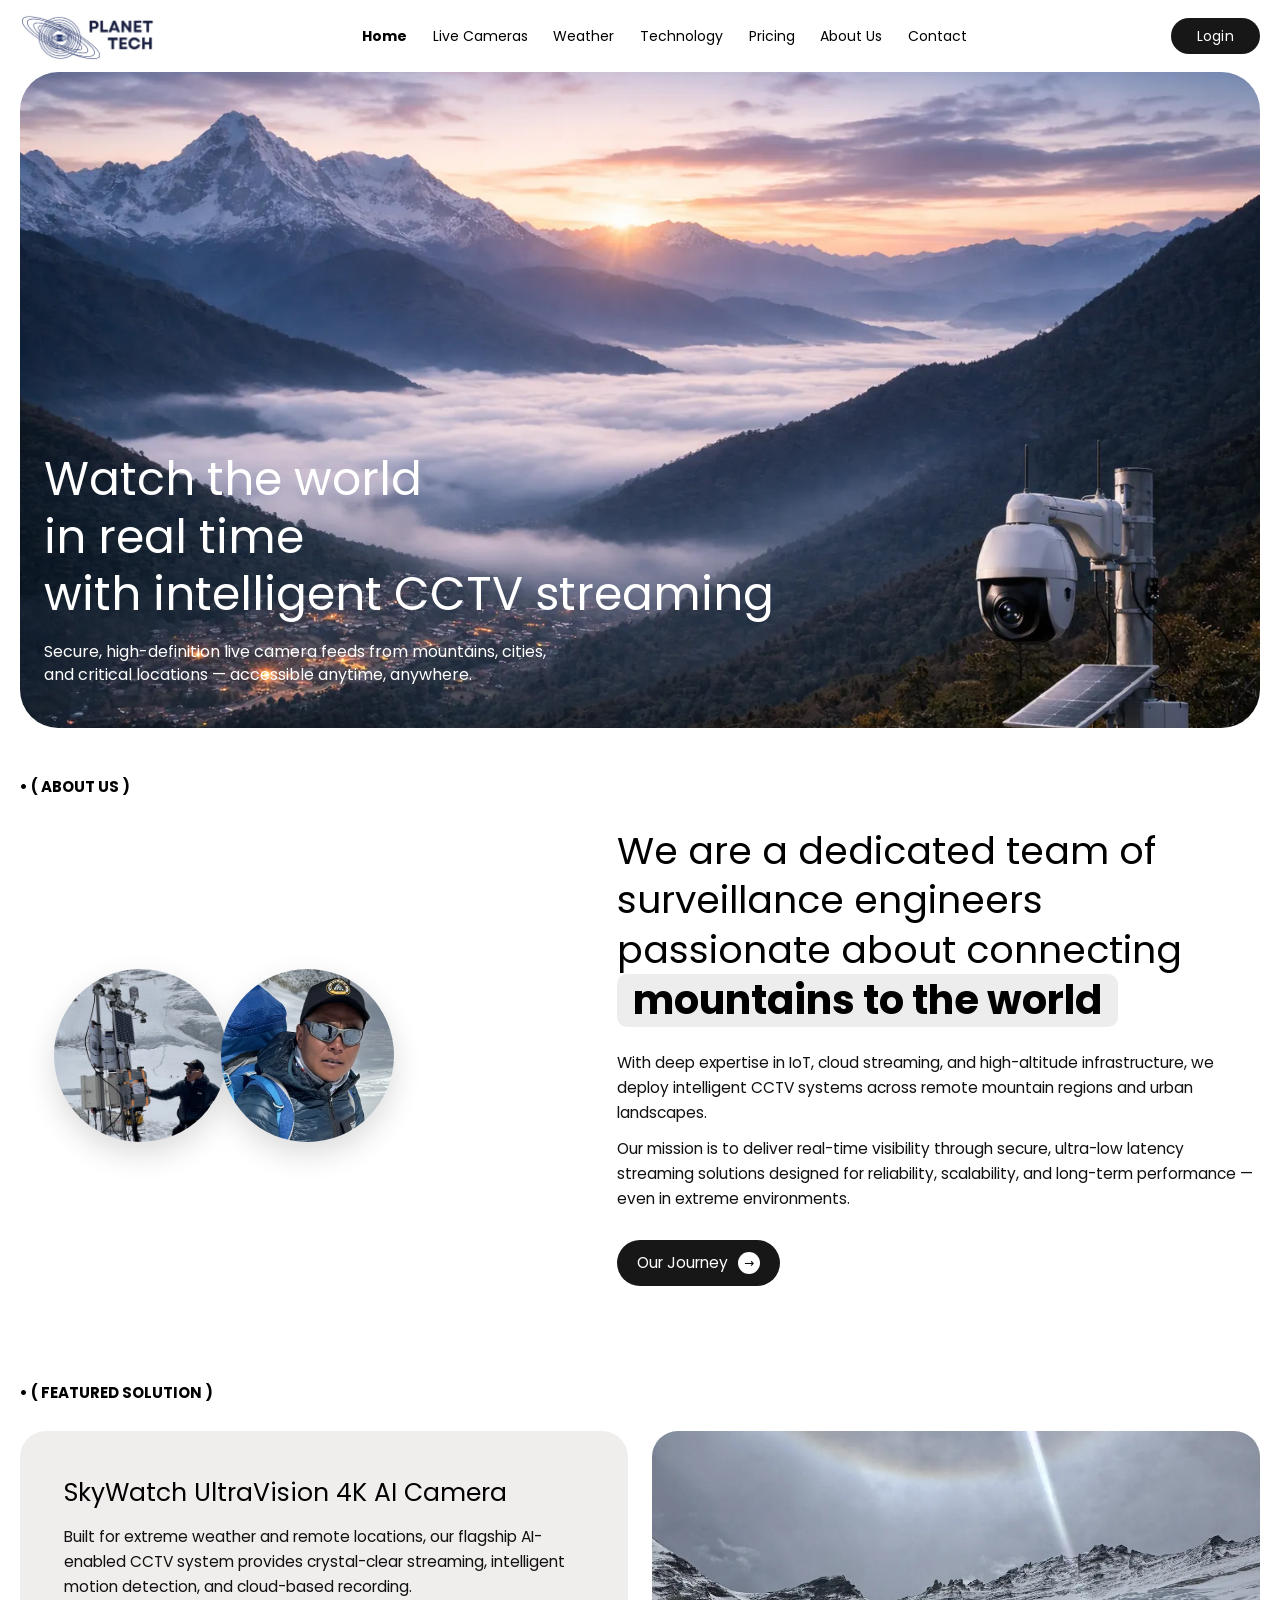
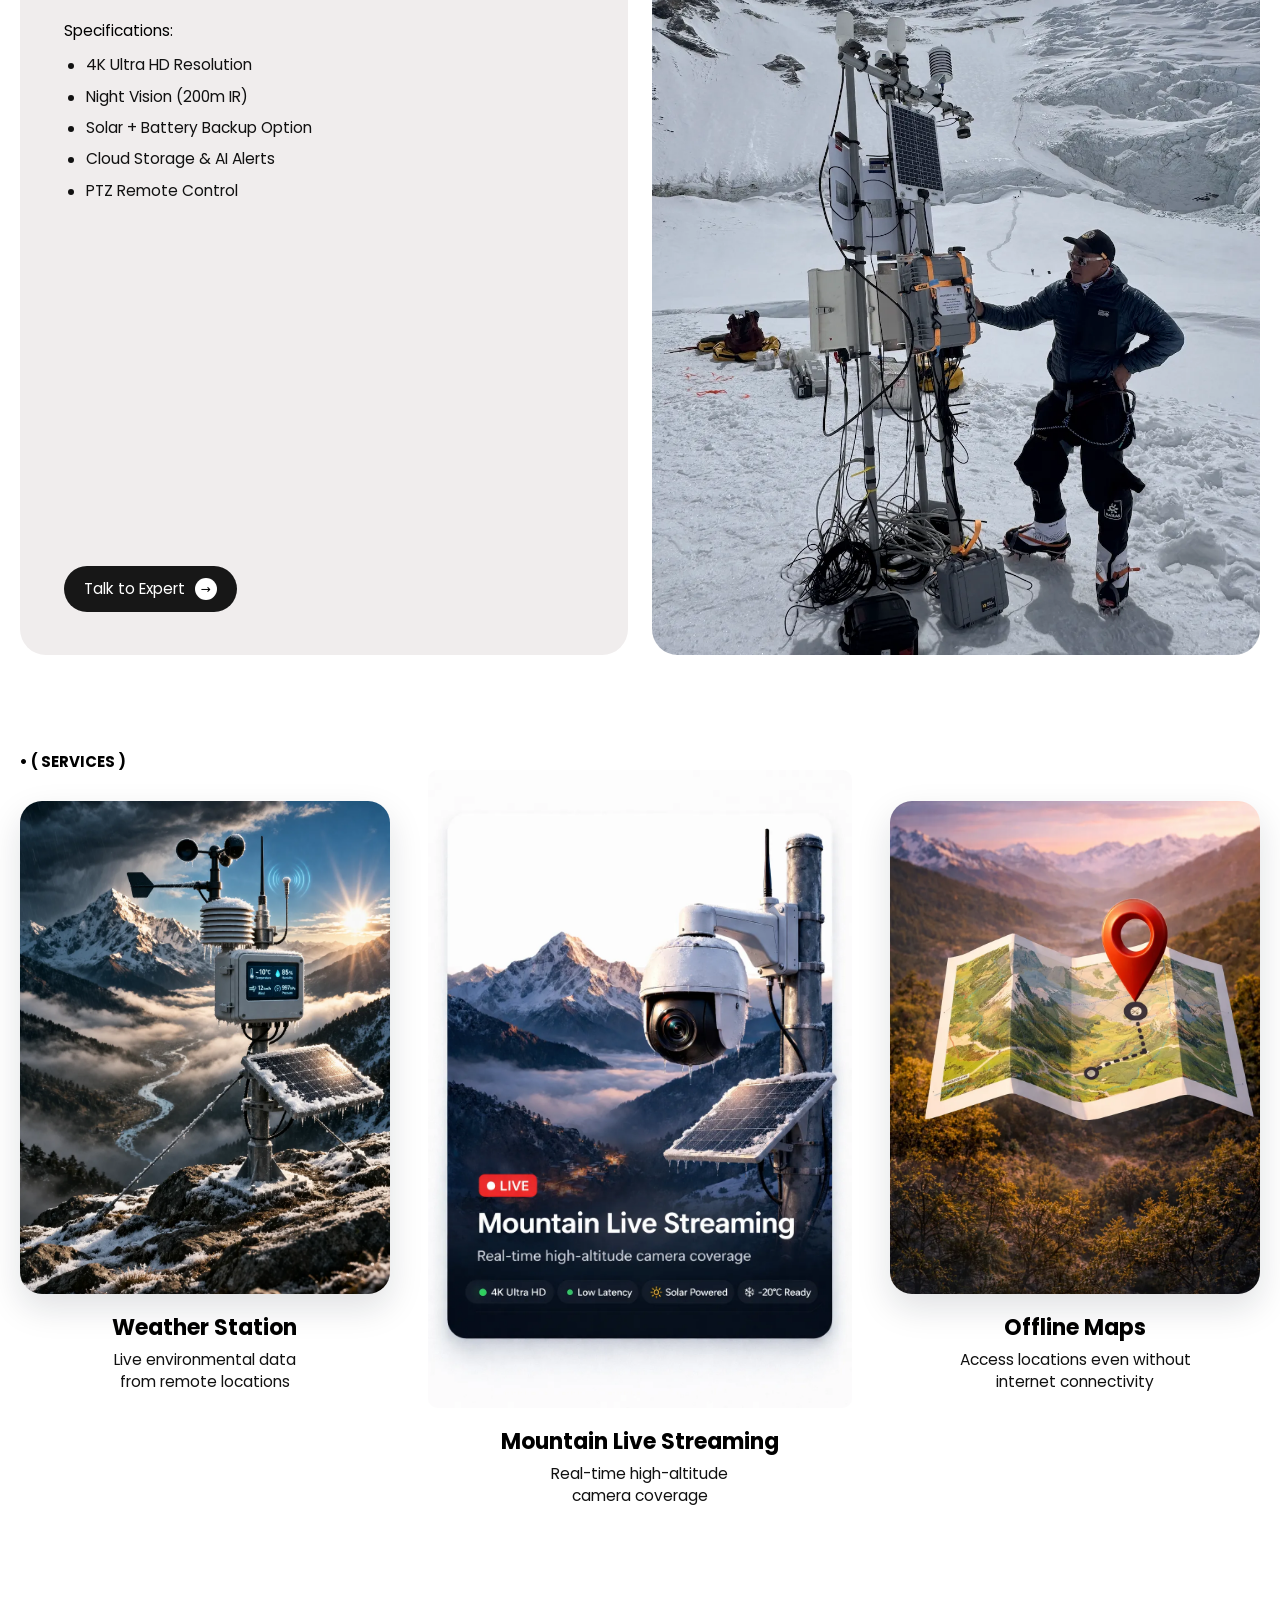
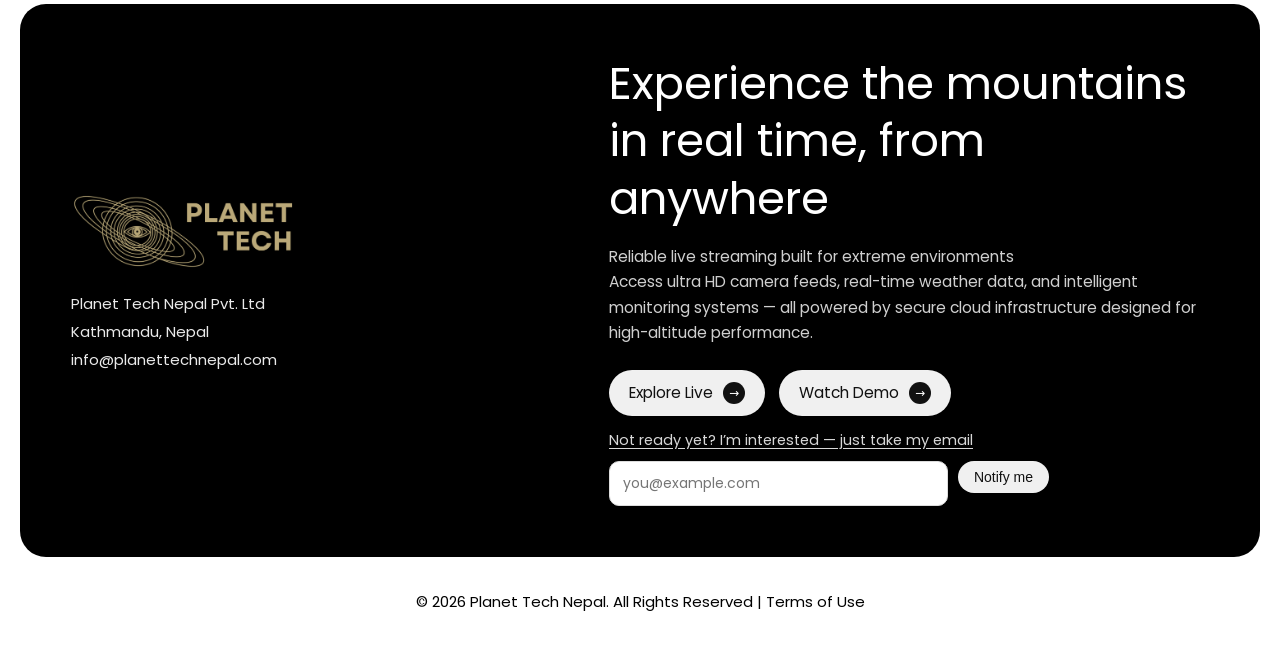
==== index.html @ 55b1470c "Add cache-busting version to CSS/JS asset links across all pages" ====
<!DOCTYPE html>
<html lang="en">
<head>
  <meta charset="UTF-8" />
  <meta name="viewport" content="width=device-width, initial-scale=1.0" />

  <!-- Primary meta -->
  <title>Planet Tech Nepal — Intelligent CCTV & Live Mountain Streaming</title>
  <meta name="description" content="Secure, high-definition live camera feeds and real-time weather data from mountains, cities and critical locations across Nepal — accessible anytime, anywhere." />
  <meta name="theme-color" content="#000000" />
  <link rel="canonical" href="https://planettechnepal.com/" />

  <!-- Open Graph -->
  <meta property="og:type" content="website" />
  <meta property="og:title" content="Planet Tech Nepal" />
  <meta property="og:description" content="Watch the world in real time with intelligent CCTV streaming built for extreme environments." />
  <meta property="og:image" content="assets/images/hero.webp" />
  <meta property="og:url" content="https://planettechnepal.com/" />

  <!-- Twitter -->
  <meta name="twitter:card" content="summary_large_image" />
  <meta name="twitter:title" content="Planet Tech Nepal" />
  <meta name="twitter:description" content="Intelligent CCTV & live mountain streaming for extreme environments." />
  <meta name="twitter:image" content="assets/images/hero.webp" />

  <!-- Favicons -->
  <link rel="icon" href="favicon.ico" sizes="any" />
  <link rel="icon" type="image/png" sizes="32x32" href="assets/images/favicon-32.png" />
  <link rel="icon" type="image/png" sizes="16x16" href="assets/images/favicon-16.png" />
  <link rel="apple-touch-icon" href="apple-touch-icon.png" />

  <!-- Fonts -->
  <link rel="preconnect" href="https://fonts.googleapis.com" />
  <link rel="preconnect" href="https://fonts.gstatic.com" crossorigin />
  <link href="https://fonts.googleapis.com/css2?family=Poppins:wght@300;400;500;600;700;800&display=swap" rel="stylesheet" />

  <!-- Styles -->
  <link rel="stylesheet" href="assets/css/style.css?v=2" />
</head>
<body>

  <!-- ============ HEADER ============ -->
  <header class="site-header">
    <div class="container header-inner">
      <a href="/" class="logo" aria-label="Planet Tech Nepal — home">
        <img src="assets/images/logo.webp" alt="Planet Tech Nepal" width="155" height="56" />
      </a>

      <nav class="main-nav" id="mainNav" aria-label="Primary">
        <a href="/" class="active">Home</a>
        <a href="live-cameras">Live Cameras</a>
        <a href="weather">Weather</a>
        <a href="technology">Technology</a>
        <a href="pricing">Pricing</a>
        <a href="about">About Us</a>
        <a href="contact">Contact</a>
      </nav>

      <div class="header-actions">
        <a href="login" class="btn btn-login">Login</a>
        <button class="nav-toggle" id="navToggle" aria-label="Open menu" aria-expanded="false" aria-controls="mainNav">
          <span></span><span></span><span></span>
        </button>
      </div>
    </div>
  </header>

  <main>

    <!-- ============ HERO ============ -->
    <section class="hero" id="home">
      <div class="container hero-inner">
        <img class="hero-img" src="assets/images/hero.webp" alt="Himalayan mountains at sunrise with an intelligent CCTV camera" width="1404" height="743" />
        <div class="hero-overlay">
          <h1 class="hero-title">Watch the world<br />in real time<br />with intelligent CCTV streaming</h1>
          <p class="hero-sub">Secure, high-definition live camera feeds from mountains, cities,<br />and critical locations — accessible anytime, anywhere.</p>
        </div>
      </div>
    </section>

    <!-- ============ ABOUT ============ -->
    <section class="section about" id="about">
      <div class="container">
        <p class="eyebrow">&bull; ( ABOUT US )</p>
        <div class="about-grid">
          <div class="about-media">
            <div class="circle circle-a"><img src="assets/images/about-station.webp" alt="High-altitude weather and camera station" /></div>
            <div class="circle circle-b"><img src="assets/images/about-engineer.webp" alt="Field engineer in the mountains" /></div>
          </div>
          <div class="about-body">
            <h2 class="about-title">
              We are a dedicated team of<br />
              surveillance engineers<br />
              passionate about connecting<br />
              <span class="hl">mountains to the world</span>
            </h2>
            <p class="about-text">With deep expertise in IoT, cloud streaming, and high-altitude infrastructure, we deploy intelligent CCTV systems across remote mountain regions and urban landscapes.</p>
            <p class="about-text">Our mission is to deliver real-time visibility through secure, ultra-low latency streaming solutions designed for reliability, scalability, and long-term performance — even in extreme environments.</p>
            <a href="about" class="btn btn-dark">Our Journey <span class="arrow">&rarr;</span></a>
          </div>
        </div>
      </div>
    </section>

    <!-- ============ FEATURED SOLUTION ============ -->
    <section class="section featured" id="technology">
      <div class="container">
        <p class="eyebrow">&bull; ( FEATURED SOLUTION )</p>
        <div class="featured-grid">
          <div class="featured-card">
            <h3 class="featured-title">SkyWatch UltraVision 4K AI Camera</h3>
            <p class="featured-desc">Built for extreme weather and remote locations, our flagship AI-enabled CCTV system provides crystal-clear streaming, intelligent motion detection, and cloud-based recording.</p>
            <p class="spec-label">Specifications:</p>
            <ul class="spec-list">
              <li>4K Ultra HD Resolution</li>
              <li>Night Vision (200m IR)</li>
              <li>Solar + Battery Backup Option</li>
              <li>Cloud Storage &amp; AI Alerts</li>
              <li>PTZ Remote Control</li>
            </ul>
            <a href="contact" class="btn btn-dark">Talk to Expert <span class="arrow">&rarr;</span></a>
          </div>
          <div class="featured-image">
            <img src="assets/images/featured-camera.webp" alt="SkyWatch camera station on a glacier" />
          </div>
        </div>
      </div>
    </section>

    <!-- ============ SERVICES ============ -->
    <section class="section services" id="live">
      <div class="container">
        <p class="eyebrow">&bull; ( SERVICES )</p>
        <div class="services-grid">

          <article class="service">
            <div class="service-img"><img src="assets/images/service-weather.webp" alt="Weather station monitoring a mountain valley" /></div>
            <h4 class="service-name">Weather Station</h4>
            <p class="service-text">Live environmental data<br />from remote locations</p>
          </article>

          <article class="service service-featured">
            <div class="service-baked">
              <img src="assets/images/service-streaming.webp" alt="Mountain Live Streaming — real-time high-altitude camera coverage in 4K, low latency, solar powered, -20&deg;C ready" />
            </div>
            <h4 class="service-name">Mountain Live Streaming</h4>
            <p class="service-text">Real-time high-altitude<br />camera coverage</p>
          </article>

          <article class="service">
            <div class="service-img"><img src="assets/images/service-maps.webp" alt="Offline trail map with a location pin" /></div>
            <h4 class="service-name">Offline Maps</h4>
            <p class="service-text">Access locations even without<br />internet connectivity</p>
          </article>

        </div>
      </div>
    </section>

    <!-- ============ CTA / FOOTER ============ -->
    <section class="section cta-wrap" id="contact">
      <div class="container">
        <div class="cta">
          <div class="cta-left">
            <img class="cta-logo" src="assets/images/logo-gold.png" alt="Planet Tech Nepal" />
            <address class="cta-address">
              Planet Tech Nepal Pvt. Ltd<br />
              Kathmandu, Nepal<br />
              <a href="mailto:info@planettechnepal.com">info@planettechnepal.com</a>
            </address>
          </div>
          <div class="cta-right">
            <h2 class="cta-title">Experience the mountains in real time, from anywhere</h2>
            <p class="cta-text">Reliable live streaming built for extreme environments<br />
            Access ultra HD camera feeds, real-time weather data, and intelligent monitoring systems — all powered by secure cloud infrastructure designed for high-altitude performance.</p>
            <div class="cta-actions">
              <a href="live-cameras" class="btn btn-light">Explore Live <span class="arrow">&rarr;</span></a>
              <a href="technology" class="btn btn-light">Watch Demo <span class="arrow">&rarr;</span></a>
            </div>
            <div class="interest interest-cta">
              <button type="button" class="interest-toggle">Not ready yet? I&rsquo;m interested &mdash; just take my email</button>
              <form class="interest-form" action="https://formspree.io/f/YOUR_FORM_ID" method="POST" hidden>
                <input type="email" name="email" placeholder="you@example.com" required />
                <input type="hidden" name="Source" value="Home page CTA" />
                <input type="hidden" name="_subject" value="New interest signup — Home page" />
                <input type="text" name="_gotcha" class="hp" tabindex="-1" autocomplete="off" />
                <button type="submit" class="btn btn-light btn-sm">Notify me</button>
              </form>
            </div>
          </div>
        </div>
        <p class="copyright">&copy; 2026 Planet Tech Nepal. All Rights Reserved | <a href="#">Terms of Use</a></p>
      </div>
    </section>

  </main>

  <script src="assets/js/main.js?v=2" defer></script>
</body>
</html>
---- assets/css/style.css ----
/* ============================================================
   Planet Tech Nepal — production stylesheet
   Font: Poppins (400 base, 700 accents)
   Fluid, responsive spacing + typography (clamp based)
   ============================================================ */
:root{
  --ink:#000;
  --dark:#171717;
  --muted:#111;
  --hl:#ededed;
  --card:#f0eded;
  --maxw:1360px;
  --radius-lg:26px;
  --shadow-card:0 14px 34px rgba(15,20,35,.13);
  /* fluid spacing scale */
  --sp:clamp(30px,4.6vw,48px);      /* standard section padding (vertical) */
  --sp-sm:clamp(22px,3vw,32px);     /* tighter section padding */
  --gap:clamp(16px,2.2vw,24px);     /* grid gaps */
  --gap-lg:clamp(24px,3.2vw,38px);  /* larger gaps (split/cta) */
  --pad-x:clamp(16px,3.5vw,20px);   /* container side padding */
}

*{margin:0;padding:0;box-sizing:border-box}
html{scroll-behavior:smooth}
body{
  font-family:'Poppins',system-ui,-apple-system,sans-serif;
  font-weight:400;color:var(--ink);background:#fff;line-height:1.45;
  -webkit-font-smoothing:antialiased;
}
img{display:block;max-width:100%}
a{text-decoration:none;color:inherit}

.container{width:100%;max-width:var(--maxw);margin:0 auto;padding:0 var(--pad-x)}

/* ---------- Buttons ---------- */
.btn{
  display:inline-flex;align-items:center;gap:10px;
  font-size:15.5px;font-weight:400;cursor:pointer;border:none;line-height:1;
  transition:transform .15s ease,opacity .15s ease;
}
.btn:hover{transform:translateY(-1px)}
.btn-login{background:var(--dark);color:#fff;padding:11px 26px;border-radius:25px;font-size:14px;letter-spacing:.28px}
.btn-dark{background:var(--dark);color:#fff;padding:12px 20px;border-radius:30px}
.btn-dark .arrow{display:inline-flex;align-items:center;justify-content:center;width:22px;height:22px;border-radius:50%;background:#fff;color:#000;font-size:12px}
.btn-light{background:#f0f0f0;color:#111;padding:12px 20px;border-radius:30px}
.btn-light .arrow{display:inline-flex;align-items:center;justify-content:center;width:22px;height:22px;border-radius:50%;background:#111;color:#fff;font-size:12px}
.btn-outline{background:transparent;border:1.5px solid #111;color:#111;padding:11px 20px;border-radius:30px}
.btn-block{width:100%;justify-content:center}

/* ---------- Header ---------- */
.site-header{position:sticky;top:0;z-index:50;background:#fff}
.header-inner{display:flex;align-items:center;justify-content:space-between;height:72px;gap:20px}
.logo img{height:50px;width:auto}
.main-nav{display:flex;gap:clamp(16px,2vw,30px);flex:1;justify-content:center;flex-wrap:wrap}
.main-nav a{color:#000;font-weight:400;font-size:14px}
.main-nav a:hover{opacity:.55}
.main-nav a.active{font-weight:700;opacity:1}
.header-actions{display:flex;align-items:center;gap:12px}

/* mobile menu toggle (hidden on desktop) */
.nav-toggle{display:none;flex-direction:column;gap:5px;background:none;border:none;cursor:pointer;padding:6px}
.nav-toggle span{display:block;width:24px;height:2px;background:#111;border-radius:2px;transition:.25s}
.nav-toggle[aria-expanded="true"] span:nth-child(1){transform:translateY(7px) rotate(45deg)}
.nav-toggle[aria-expanded="true"] span:nth-child(2){opacity:0}
.nav-toggle[aria-expanded="true"] span:nth-child(3){transform:translateY(-7px) rotate(-45deg)}

/* ---------- Hero ---------- */
.hero{padding:0}
.hero-inner{position:relative}
.hero-img{width:100%;aspect-ratio:1404 / 743;height:auto;object-fit:cover;border-radius:clamp(20px,3vw,40px)}
.hero-overlay{position:absolute;left:0;bottom:0;width:100%;padding:0 clamp(20px,4vw,44px) clamp(20px,3.4vw,42px)}
.hero-title{color:#fff;font-weight:400;font-size:clamp(26px,4.6vw,46px);line-height:1.25}
.hero-sub{color:#fff;font-size:clamp(13px,1.4vw,16px);font-weight:400;line-height:1.45;margin-top:clamp(10px,1.4vw,16px)}

/* ---------- Shared section ---------- */
.section{padding:var(--sp) 0}
.eyebrow{font-size:15px;font-weight:700;color:#000;margin-bottom:clamp(16px,2.4vw,28px)}

/* ---------- About ---------- */
.about-grid{display:grid;grid-template-columns:1fr 1.15fr;gap:var(--gap-lg);align-items:center}
.about-media{position:relative;height:clamp(260px,32vw,360px)}
.circle{position:absolute;width:clamp(130px,15vw,173px);height:clamp(130px,15vw,173px);border-radius:50%;overflow:hidden;box-shadow:0 12px 30px rgba(0,0,0,.14)}
.circle img{width:100%;height:100%;object-fit:cover}
.circle-a{left:6%;top:26%;z-index:1}
.circle-b{left:36%;top:26%;z-index:2}
.about-title{font-size:clamp(26px,3.4vw,38px);font-weight:400;line-height:1.3;color:#000;margin-bottom:clamp(16px,2vw,24px)}
.about-title .hl{font-size:clamp(27px,3.6vw,40px);font-weight:700;background:var(--hl);padding:0 16px;border-radius:10px;display:inline-block;line-height:1.32}
.about-text{font-size:15.5px;font-weight:400;color:#111;max-width:640px;margin-bottom:12px;line-height:1.6}
.about-body .btn-dark{margin-top:16px}

/* ---------- Featured solution ---------- */
.featured-grid{display:grid;grid-template-columns:1fr 1fr;gap:var(--gap);align-items:stretch}
.featured-card{background:var(--card);border-radius:var(--radius-lg);padding:clamp(28px,3.4vw,44px);display:flex;flex-direction:column}
.featured-title{font-size:clamp(21px,2.4vw,25px);font-weight:400;margin-bottom:14px}
.featured-desc{font-size:15.5px;font-weight:400;color:#111;margin-bottom:20px;max-width:520px;line-height:1.6}
.spec-label{font-size:15.5px;margin-bottom:12px}
.spec-list{list-style:none;margin-bottom:auto}
.spec-list li{position:relative;padding-left:22px;margin-bottom:9px;font-size:15.5px;color:#111}
.spec-list li::before{content:"";position:absolute;left:4px;top:9px;width:6px;height:6px;border-radius:50%;background:#111}
.featured-card .btn-dark{align-self:flex-start;margin-top:26px}
.featured-image img{width:100%;height:100%;min-height:clamp(320px,44vw,560px);object-fit:cover;border-radius:var(--radius-lg)}

/* ---------- Services ---------- */
.services-grid{display:grid;grid-template-columns:1fr 1.15fr 1fr;gap:var(--gap-lg);align-items:start}
.service{text-align:center}
.service-img img{width:100%;aspect-ratio:3 / 4;height:auto;object-fit:cover;border-radius:22px;box-shadow:var(--shadow-card)}
.service-name{font-size:clamp(19px,2vw,22px);font-weight:700;margin-top:18px}
.service-text{font-size:15.5px;font-weight:400;color:#111;margin-top:5px;line-height:1.45}
.service-featured{margin-top:clamp(-34px,-2.4vw,0px)}
.service-baked img{width:100%;height:auto;display:block;border-radius:10px}

/* ---------- CTA / footer ---------- */
.cta{background:#000;color:#fff;border-radius:var(--radius-lg);display:grid;grid-template-columns:1fr 1.2fr;gap:var(--gap-lg);padding:clamp(30px,4vw,54px);align-items:center}
.cta-left{display:flex;flex-direction:column;align-items:flex-start}
.cta-logo{width:clamp(180px,20vw,230px);margin-bottom:20px}
.cta-address{font-style:normal;font-size:15px;font-weight:400;line-height:1.85;color:#eaeaea}
.cta-address a{color:#eaeaea}
.cta-address a:hover{color:#fff}
.cta-title{font-size:clamp(26px,4vw,45px);font-weight:400;line-height:1.28;color:#fff;margin-bottom:16px}
.cta-text{font-size:15.5px;font-weight:400;color:#cfcfcf;line-height:1.65;margin-bottom:24px;max-width:660px}
.cta-actions{display:flex;gap:14px;flex-wrap:wrap}
.copyright{text-align:center;font-size:15px;font-weight:400;color:#000;margin-top:clamp(22px,3vw,34px)}
.copyright a{color:#000}

/* ============================================================
   SUBPAGES — shared components
   ============================================================ */
.page-hero{padding:var(--sp) 0 6px;text-align:center}
.page-hero .container{max-width:920px}
.breadcrumb{font-size:13.5px;color:#666;margin-bottom:14px}
.breadcrumb a{color:#666}
.breadcrumb a:hover{color:#000}
.page-eyebrow{font-size:15px;font-weight:700;margin-bottom:14px}
.page-title{font-size:clamp(12px,3.4vw,34px);font-weight:400;line-height:1.14;letter-spacing:-.5px;max-width:100%;margin:0 auto;white-space:nowrap}
.page-title .hl{background:var(--hl);padding:0 14px;border-radius:10px;font-weight:700}
.page-lead{font-size:clamp(15px,1.7vw,18px);font-weight:400;color:#333;line-height:1.6;max-width:660px;margin:16px auto 0}
.page-actions{display:flex;gap:12px;flex-wrap:wrap;margin-top:22px;justify-content:center}

/* ---------- Login ---------- */
.login-split{display:grid;grid-template-columns:1fr 1.05fr;min-height:calc(100vh - 72px)}

.login-panel{display:flex;align-items:center;justify-content:center;padding:clamp(28px,4vw,48px)}
.login-card{width:100%;max-width:380px}

.login-sub{font-size:14.5px;color:#555;line-height:1.5;margin-bottom:28px}
.login-form{display:flex;flex-direction:column;gap:16px}
.login-field{display:flex;flex-direction:column;gap:6px}
.login-field label{font-size:13.5px;font-weight:600}
.sr-only{position:absolute;width:1px;height:1px;padding:0;margin:-1px;overflow:hidden;clip:rect(0,0,0,0);white-space:nowrap;border:0}
.login-input-wrap{position:relative;display:flex;align-items:center}
.login-input-wrap svg{position:absolute;left:14px;width:17px;height:17px;color:#8a8a8a;pointer-events:none}
.login-input-wrap input{width:100%;font-family:inherit;font-size:15px;padding:13px 14px 13px 42px;border:1px solid #dcdcdc;border-radius:10px;background:#f7f7f7;color:#111}
.login-input-wrap input:focus{outline:none;border-color:#111;background:#fff}
.login-input-wrap .pw-toggle{position:absolute;right:6px;background:none;border:none;padding:8px;cursor:pointer;color:#8a8a8a;display:flex;border-radius:8px}
.login-input-wrap .pw-toggle:hover{color:#111;background:#f3f3f3}
.login-input-wrap .pw-toggle svg{position:static}
.login-row{display:flex;align-items:center;justify-content:space-between;font-size:13.5px;color:#555;margin-top:-2px}
.login-remember{display:flex;align-items:center;gap:7px}
.login-remember input{accent-color:#111}
.login-row a{color:#111;text-decoration:underline}
.login-error{background:#fdecec;color:#b3261e;font-size:13.5px;font-weight:500;padding:10px 12px;border-radius:8px;margin:0;display:flex;align-items:center;gap:8px}
.login-error[hidden]{display:none}
.login-error svg{width:15px;height:15px;flex-shrink:0}
.login-card.shake{animation:loginShake .4s}
@keyframes loginShake{
  10%,90%{transform:translateX(-1px)}
  20%,80%{transform:translateX(2px)}
  30%,50%,70%{transform:translateX(-4px)}
  40%,60%{transform:translateX(4px)}
}
.login-foot{margin-top:24px;font-size:13.5px;text-align:center;color:#555}
.login-foot a{text-decoration:underline}

/* Right side: abstract brand shapes + bold headline */
.login-visual{position:relative;overflow:hidden;background:linear-gradient(160deg,#efe9dd 0%,#e2dac8 55%,#d8cdb3 100%)}
.login-visual .shape{position:absolute;filter:saturate(1)}
.shape-a{width:340px;height:340px;top:-90px;right:-70px;border-radius:42% 58% 65% 35% / 45% 40% 60% 55%;background:radial-gradient(circle at 35% 30%,#2a2a2a,#0d0d0d 70%)}
.shape-b{width:190px;height:190px;top:60px;right:220px;border-radius:50%;background:radial-gradient(circle at 35% 30%,#f0d9a6,#d8b46a 75%);opacity:.9}
.shape-c{width:230px;height:230px;left:-60px;bottom:-40px;border-radius:38% 62% 55% 45% / 60% 45% 55% 40%;background:linear-gradient(135deg,#d8b46a,#b3893f)}
.shape-d{width:130px;height:130px;left:150px;bottom:120px;border-radius:50%;background:#fff;border:1.5px solid #dcdcdc}
.dot-grid{position:absolute;top:38%;right:60px;width:150px;height:110px;background-image:radial-gradient(#c9c9c9 1.4px,transparent 1.4px);background-size:14px 14px;opacity:.7}
.login-visual-copy{position:relative;height:100%;display:flex;flex-direction:column;justify-content:center;padding:clamp(28px,5vw,72px);max-width:520px}
.login-visual-title{font-size:clamp(28px,3.2vw,42px);font-weight:600;line-height:1.2;letter-spacing:-.5px;color:#111}
.login-visual-sub{font-size:15px;color:#444;margin-top:16px;max-width:360px;line-height:1.6}

@media (max-width:900px){
  .login-split{grid-template-columns:1fr;min-height:auto}
  .login-visual{min-height:280px;order:-1}
  .login-visual-copy{padding:clamp(24px,6vw,40px)}
  .shape-a{width:220px;height:220px;top:-60px;right:-60px}
  .shape-b{width:120px;height:120px;top:30px;right:140px}
  .shape-c{width:160px;height:160px;left:-50px;bottom:-40px}
  .shape-d{display:none}
  .dot-grid{display:none}
}

.sec-head{max-width:760px;margin-bottom:clamp(22px,3vw,34px)}
.sec-title{font-size:clamp(24px,3.2vw,34px);font-weight:400;line-height:1.25;letter-spacing:-.3px}
.sec-title .hl{background:var(--hl);padding:0 12px;border-radius:8px;font-weight:700}
.sec-sub{font-size:15.5px;color:#444;line-height:1.6;margin-top:12px}
.sec-center{margin-left:auto;margin-right:auto;text-align:center}

.grid-3{display:grid;grid-template-columns:repeat(3,1fr);gap:var(--gap)}
.grid-2{display:grid;grid-template-columns:repeat(2,1fr);gap:var(--gap)}
.card{background:#fff;border:1px solid #ececec;border-radius:20px;padding:clamp(24px,2.6vw,32px);transition:transform .18s ease, box-shadow .18s ease}
.card:hover{transform:translateY(-4px);box-shadow:var(--shadow-card)}
.card .ic{width:50px;height:50px;border-radius:14px;background:#f2f2f2;color:#111;display:flex;align-items:center;justify-content:center;margin-bottom:16px}
.card .ic svg{width:25px;height:25px}
.card h3{font-size:19px;font-weight:600;margin-bottom:9px}
.card p{font-size:15px;color:#444;line-height:1.6}

.band{background:#f7f6f5}
.band-dark{background:#000;color:#fff}

.split{display:grid;grid-template-columns:1fr 1fr;gap:var(--gap-lg);align-items:center}
.split.reverse .split-media{order:2}
.split-media img{width:100%;aspect-ratio:4 / 3.6;object-fit:cover;border-radius:var(--radius-lg)}
.split-body h2{font-size:clamp(24px,3vw,32px);font-weight:400;line-height:1.25;margin-bottom:16px}
.split-body p{font-size:15.5px;color:#333;line-height:1.65;margin-bottom:12px}
.ticks{list-style:none;margin:16px 0 0}
.ticks li{position:relative;padding-left:30px;margin-bottom:10px;font-size:15.5px;color:#1c1c1c}
.ticks li::before{content:"";position:absolute;left:0;top:3px;width:18px;height:18px;border-radius:50%;background:#111 url("data:image/svg+xml,%3Csvg xmlns='http://www.w3.org/2000/svg' viewBox='0 0 24 24' fill='none' stroke='white' stroke-width='3' stroke-linecap='round' stroke-linejoin='round'%3E%3Cpolyline points='20 6 9 17 4 12'/%3E%3C/svg%3E") center/12px no-repeat}

.steps{display:grid;grid-template-columns:repeat(4,1fr);gap:var(--gap);counter-reset:step}
.step{padding:4px 0}
.step .num{width:42px;height:42px;border-radius:50%;background:#111;color:#fff;display:flex;align-items:center;justify-content:center;font-weight:600;margin-bottom:14px}
.step h3{font-size:17px;font-weight:600;margin-bottom:7px}
.step p{font-size:14.5px;color:#444;line-height:1.55}

.stats{display:grid;grid-template-columns:repeat(4,1fr);gap:var(--gap);text-align:center}
.stat .n{font-size:clamp(30px,4vw,44px);font-weight:600;letter-spacing:-1px}
.stat .l{font-size:14.5px;color:#555;margin-top:4px}
.band-dark .stat .l{color:#bbb}

.cam-grid{display:grid;grid-template-columns:repeat(3,1fr);gap:var(--gap)}
.cam{position:relative;border-radius:20px;overflow:hidden;box-shadow:var(--shadow-card);background:#0b0e17}
.cam img{width:100%;aspect-ratio:4/3;object-fit:cover;display:block}
.cam .cam-info{position:absolute;inset:0;display:flex;flex-direction:column;justify-content:space-between;padding:15px;background:linear-gradient(to bottom,rgba(0,0,0,.25),transparent 30%,transparent 55%,rgba(0,0,0,.85));color:#fff}
.cam .top{display:flex;justify-content:space-between;align-items:flex-start}
.badge-live{display:inline-flex;align-items:center;gap:6px;background:#e11d1d;color:#fff;font-size:12px;font-weight:600;letter-spacing:.5px;padding:5px 10px;border-radius:7px}
.badge-live .d{width:7px;height:7px;border-radius:50%;background:#fff;animation:pulse 1.4s infinite}
@keyframes pulse{0%,100%{opacity:1}50%{opacity:.3}}
.chip{background:rgba(255,255,255,.16);border:1px solid rgba(255,255,255,.2);color:#fff;font-size:12px;padding:5px 10px;border-radius:20px;backdrop-filter:blur(4px)}
.cam h3{font-size:18px;font-weight:600}
.cam .meta{font-size:13px;color:#dcdcdc;margin-top:2px}

.pricing-grid{display:grid;grid-template-columns:repeat(3,1fr);gap:var(--gap);align-items:stretch}
.price-card{background:#fff;border:1px solid #e7e7e7;border-radius:24px;padding:clamp(26px,2.8vw,36px);display:flex;flex-direction:column}
.price-card.featured{background:#000;color:#fff;border-color:#000;transform:scale(1.03)}
.price-card .plan{font-size:15px;font-weight:600;letter-spacing:.3px}
.price-card .tag{display:inline-block;font-size:12px;font-weight:600;background:#fff;color:#000;padding:4px 10px;border-radius:20px;margin-bottom:12px}
.price-card .price{font-size:clamp(36px,4vw,44px);font-weight:600;letter-spacing:-1px;margin:12px 0 2px}
.price-card .price span{font-size:15px;font-weight:400;color:#888}
.price-card.featured .price span{color:#aaa}
.price-card .pdesc{font-size:14.5px;color:#555;margin-bottom:20px;min-height:40px}
.price-card.featured .pdesc{color:#bbb}
.plist{list-style:none;margin:0 0 24px;flex:1}
.plist li{position:relative;padding-left:26px;margin-bottom:11px;font-size:15px;line-height:1.5}
.plist li::before{content:"";position:absolute;left:0;top:3px;width:16px;height:16px;border-radius:50%;background:#111 url("data:image/svg+xml,%3Csvg xmlns='http://www.w3.org/2000/svg' viewBox='0 0 24 24' fill='none' stroke='white' stroke-width='3' stroke-linecap='round' stroke-linejoin='round'%3E%3Cpolyline points='20 6 9 17 4 12'/%3E%3C/svg%3E") center/11px no-repeat}
.price-card.featured .plist li::before{background-color:#fff;background-image:url("data:image/svg+xml,%3Csvg xmlns='http://www.w3.org/2000/svg' viewBox='0 0 24 24' fill='none' stroke='black' stroke-width='3' stroke-linecap='round' stroke-linejoin='round'%3E%3Cpolyline points='20 6 9 17 4 12'/%3E%3C/svg%3E")}

.faq{max-width:820px;margin:0 auto}
.faq details{border-bottom:1px solid #e6e6e6;padding:16px 0}
.faq summary{font-size:17px;font-weight:500;cursor:pointer;list-style:none;display:flex;justify-content:space-between;gap:16px}
.faq summary::-webkit-details-marker{display:none}
.faq summary::after{content:"+";font-size:23px;color:#999;line-height:1}
.faq details[open] summary::after{content:"\2013"}
.faq p{font-size:15px;color:#555;line-height:1.65;margin-top:10px}

.contact-grid{display:grid;grid-template-columns:1fr 1.1fr;gap:var(--gap-lg);align-items:start}
.contact-info .ci{display:flex;gap:14px;margin-bottom:20px}
.contact-info .ci .ic{width:44px;height:44px;flex:0 0 44px;border-radius:12px;background:#f2f2f2;display:flex;align-items:center;justify-content:center}
.contact-info .ci .ic svg{width:21px;height:21px}
.contact-info h3{font-size:16px;font-weight:600;margin-bottom:3px}
.contact-info p,.contact-info a{font-size:15px;color:#555;line-height:1.5}
.contact-info a:hover{color:#000}
.form{background:#f7f6f5;border-radius:var(--radius-lg);padding:clamp(22px,2.6vw,34px)}
.form .row{display:grid;grid-template-columns:1fr 1fr;gap:14px}
.field{margin-bottom:14px}
.field label{display:block;font-size:14px;font-weight:500;margin-bottom:6px}
.field input,.field select,.field textarea{width:100%;font-family:inherit;font-size:15px;padding:12px 14px;border:1px solid #dcdcdc;border-radius:12px;background:#fff}
.field textarea{min-height:120px;resize:vertical}
.field input:focus,.field select:focus,.field textarea:focus{outline:none;border-color:#111}

.pad{padding:var(--sp) 0}
.pad-sm{padding:var(--sp-sm) 0}

/* ============================================================
   LEAD CAPTURE — Contact form + "I'm Interested" widget
   Both submit as plain HTML forms to Formspree (see the action=
   attributes in the HTML) — no JavaScript or backend required.
   ============================================================ */
.hp{position:absolute !important;left:-9999px !important;top:auto !important;width:1px !important;height:1px !important;opacity:0 !important;overflow:hidden !important;pointer-events:none}

.interest{margin-top:12px}
.interest-toggle{
  background:none;border:none;padding:0;cursor:pointer;
  font-size:14px;font-family:inherit;color:#555;text-decoration:underline;text-underline-offset:3px;
}
.interest-toggle:hover{color:#111}
.interest-form{display:flex;gap:10px;margin-top:10px;flex-wrap:wrap;align-items:flex-start}
.interest-form input[type=email]{
  flex:1;min-width:160px;font-family:inherit;font-size:14px;padding:11px 13px;
  border:1px solid #dcdcdc;border-radius:10px;background:#fff;color:#111;
}
.interest-form input[type=email]:focus{outline:none;border-color:#111}
.btn-sm{padding:9px 16px;font-size:14px;white-space:nowrap}

/* on dark backgrounds (featured pricing card, home CTA band) */
.price-card.featured .interest-toggle{color:#cfcfcf}
.price-card.featured .interest-toggle:hover{color:#fff}
.price-card.featured .interest-form input[type=email]{border-color:#3a3a3a}

.interest-cta .interest-toggle{color:#d8d8d8;font-size:14.5px}
.interest-cta .interest-toggle:hover{color:#fff}
.interest-cta .interest-form{max-width:440px}

/* ============================================================
   RESPONSIVE
   ============================================================ */
@media (max-width:1080px){
  .steps{grid-template-columns:repeat(2,1fr);gap:var(--gap-lg)}
}
@media (max-width:900px){
  .nav-toggle{display:flex}
  .main-nav{
    position:absolute;top:72px;left:0;right:0;background:#fff;
    flex-direction:column;justify-content:flex-start;gap:0;flex-wrap:nowrap;
    padding:6px 20px 16px;box-shadow:0 12px 24px rgba(0,0,0,.08);
    transform:translateY(-150%);transition:transform .3s ease;z-index:40;
  }
  .main-nav.open{transform:translateY(0)}
  .main-nav a{padding:12px 0;font-size:16px;border-bottom:1px solid #f0f0f0;width:100%}
  .about-grid,.featured-grid,.cta,.split,.contact-grid,.grid-3,.grid-2,.cam-grid,.pricing-grid{grid-template-columns:1fr}
  .split.reverse .split-media{order:0}
  .service-featured{margin-top:0}
  .price-card.featured{transform:none}
  .featured-image img{min-height:300px}
  .about-media{height:clamp(220px,50vw,300px)}
}
@media (max-width:680px){
  .services-grid{grid-template-columns:1fr;gap:var(--sp-sm);max-width:440px;margin:0 auto}
  .service-img img{aspect-ratio:4 / 3}
  .stats{grid-template-columns:repeat(2,1fr)}
  .steps{grid-template-columns:repeat(2,1fr)}
  .cta-actions .btn,.page-actions .btn{flex:1;justify-content:center}
}
@media (max-width:400px){
  .steps{grid-template-columns:1fr}
}
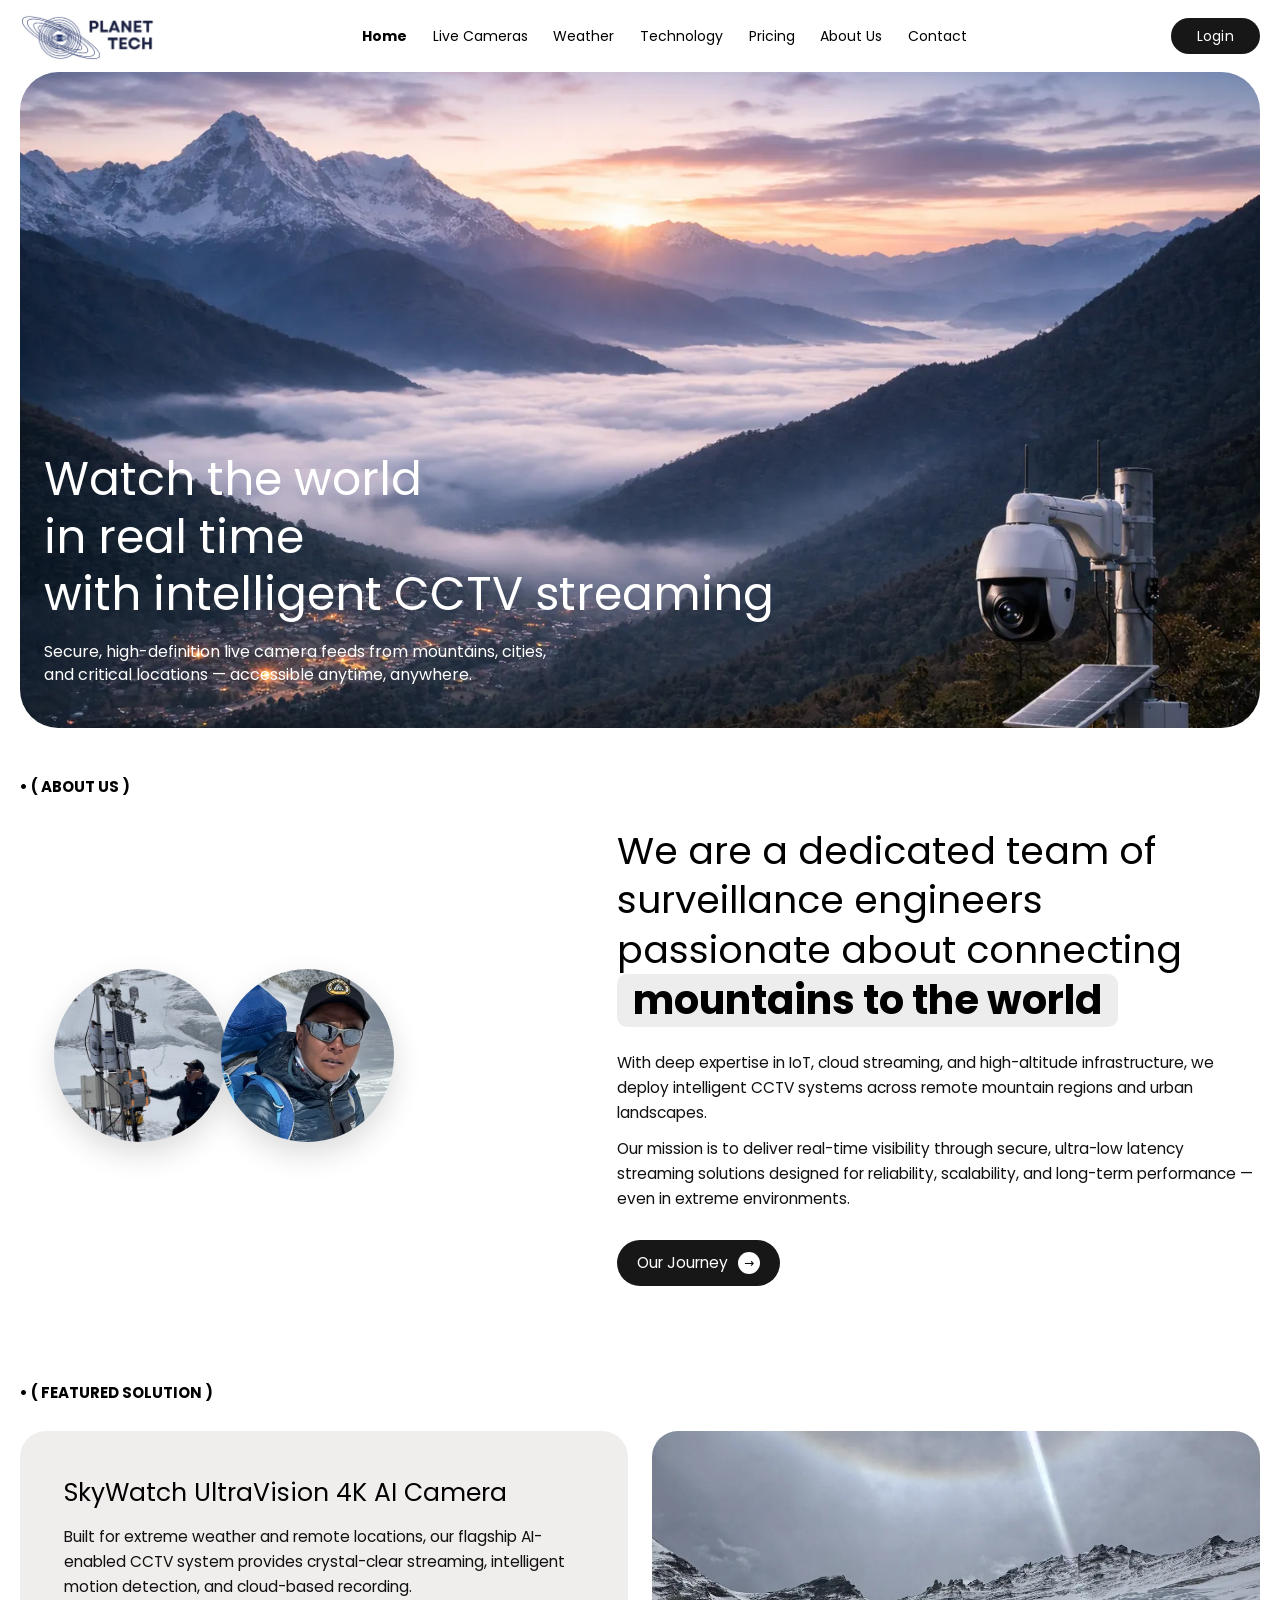
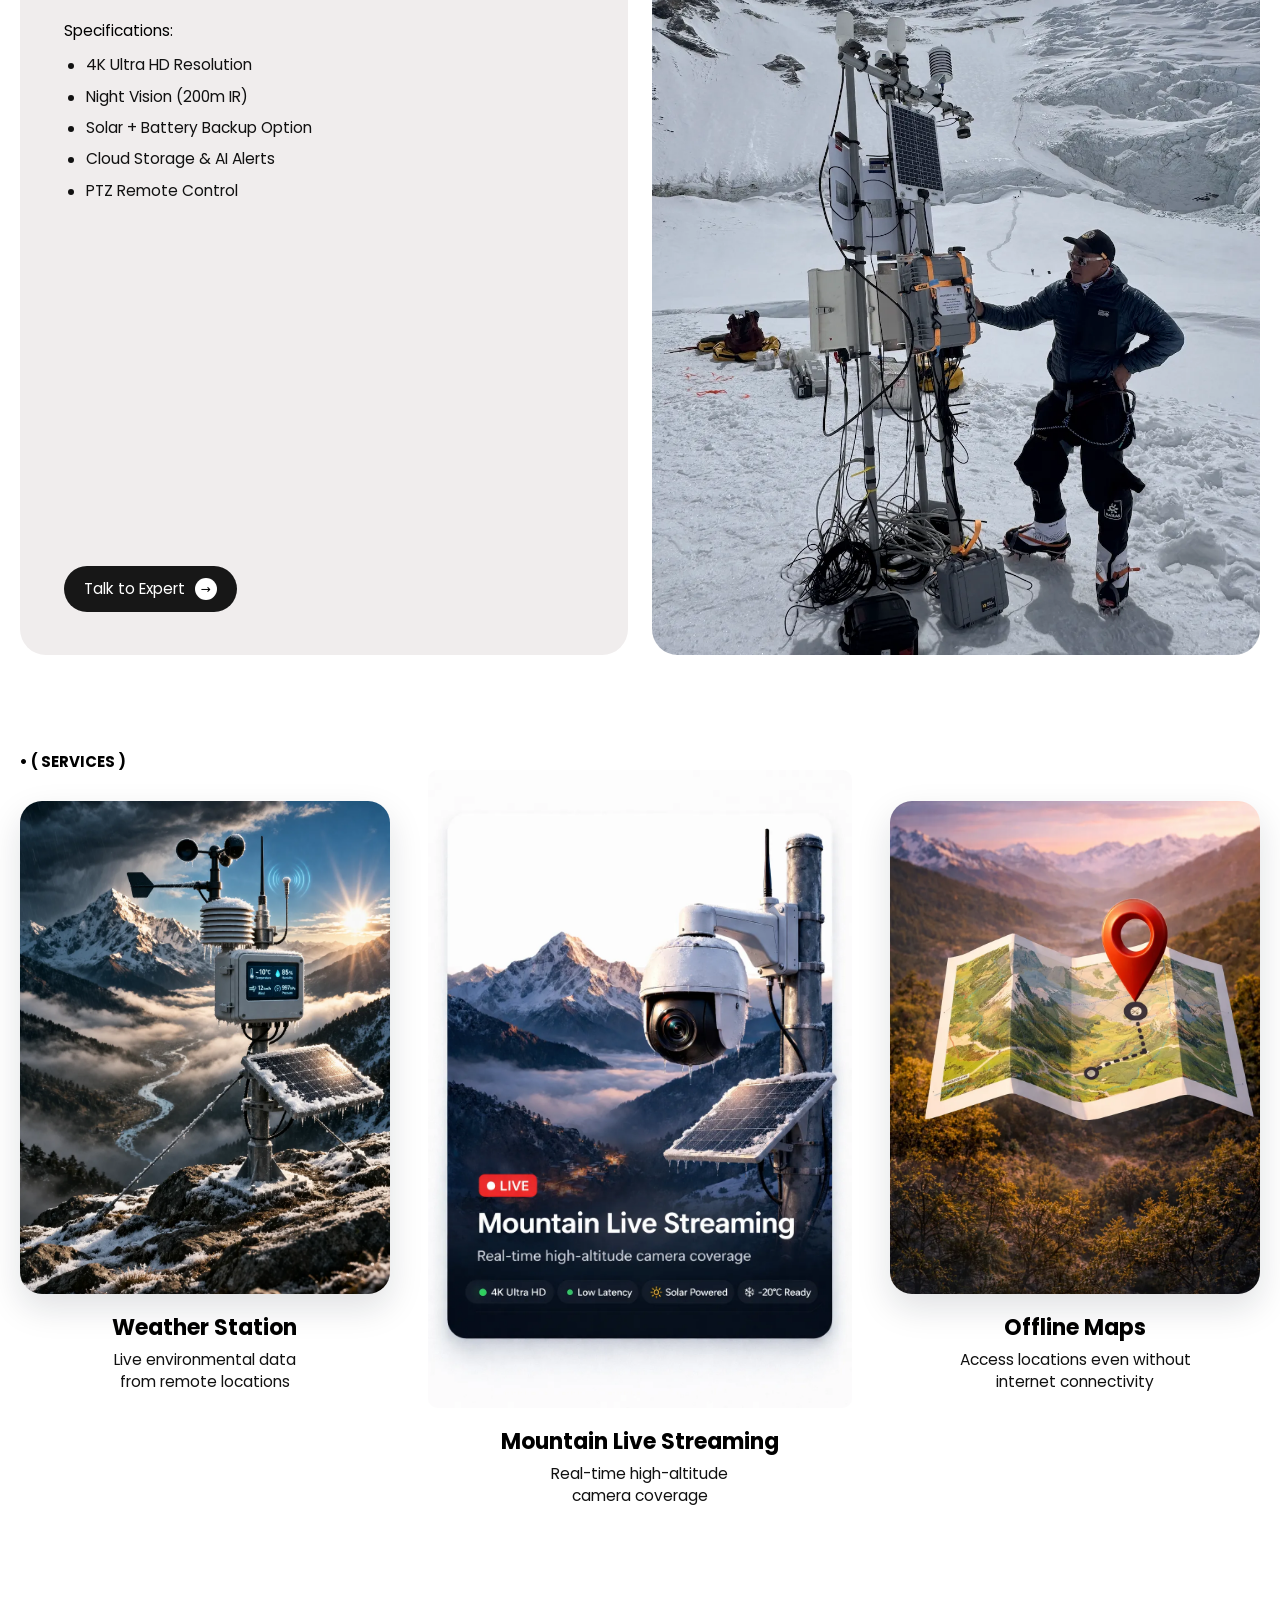
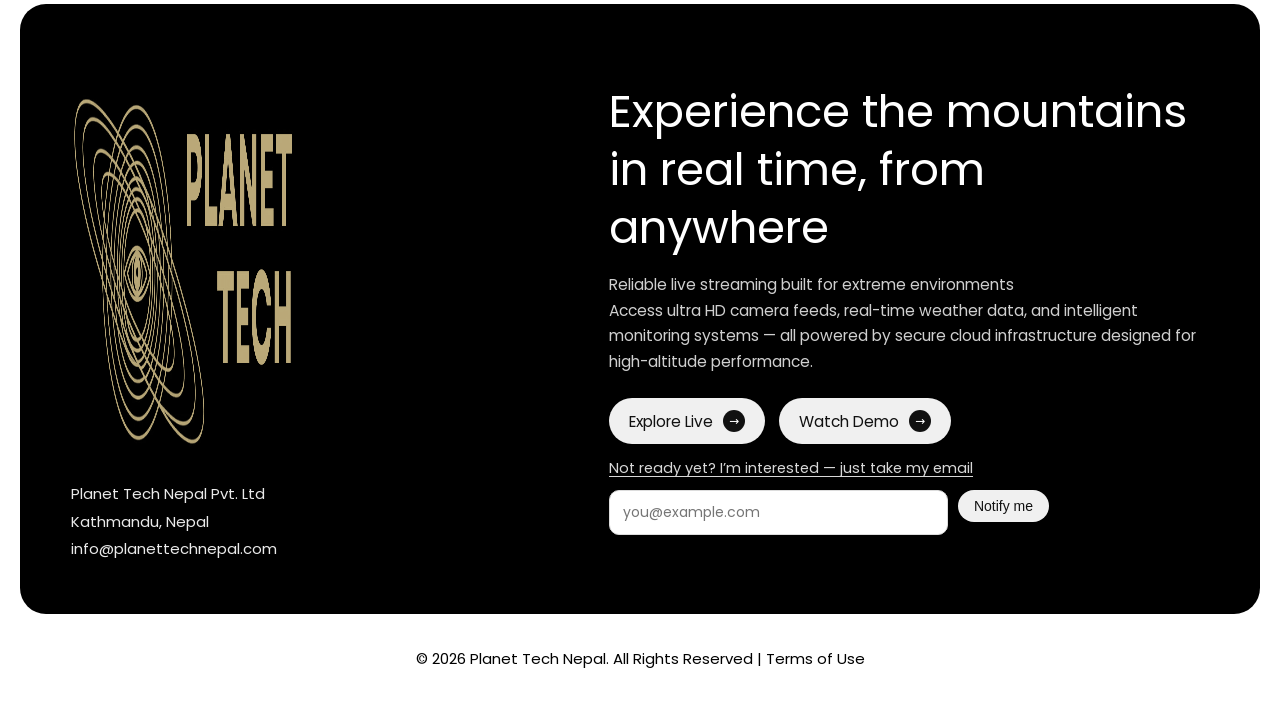
==== commit 41605dce: "SEO + performance pass: OG/Twitter/JSON-LD everywhere, image dims + lazy-load, async font loading, a" ====
--- a/index.html
+++ b/index.html
@@ -23,6 +23,22 @@
   <meta name="twitter:description" content="Intelligent CCTV & live mountain streaming for extreme environments." />
   <meta name="twitter:image" content="assets/images/hero.webp" />
 
+  <script type="application/ld+json">
+  {
+    "@context": "https://schema.org",
+    "@type": "Organization",
+    "name": "Planet Tech Nepal",
+    "url": "https://planettechnepal.com/",
+    "logo": "https://planettechnepal.com/assets/images/logo.webp",
+    "email": "info@planettechnepal.com",
+    "address": {
+      "@type": "PostalAddress",
+      "addressLocality": "Kathmandu",
+      "addressCountry": "NP"
+    }
+  }
+  </script>
+
   <!-- Favicons -->
   <link rel="icon" href="favicon.ico" sizes="any" />
   <link rel="icon" type="image/png" sizes="32x32" href="assets/images/favicon-32.png" />
@@ -32,7 +48,9 @@
   <!-- Fonts -->
   <link rel="preconnect" href="https://fonts.googleapis.com" />
   <link rel="preconnect" href="https://fonts.gstatic.com" crossorigin />
-  <link href="https://fonts.googleapis.com/css2?family=Poppins:wght@300;400;500;600;700;800&display=swap" rel="stylesheet" />
+  <link rel="preload" as="style" href="https://fonts.googleapis.com/css2?family=Poppins:wght@400;500;600;700&display=swap" />
+  <link rel="stylesheet" href="https://fonts.googleapis.com/css2?family=Poppins:wght@400;500;600;700&display=swap" media="print" onload="this.media='all'" />
+  <noscript><link rel="stylesheet" href="https://fonts.googleapis.com/css2?family=Poppins:wght@400;500;600;700&display=swap" /></noscript>
 
   <!-- Styles -->
   <link rel="stylesheet" href="assets/css/style.css?v=2" />
@@ -70,7 +88,7 @@
     <!-- ============ HERO ============ -->
     <section class="hero" id="home">
       <div class="container hero-inner">
-        <img class="hero-img" src="assets/images/hero.webp" alt="Himalayan mountains at sunrise with an intelligent CCTV camera" width="1404" height="743" />
+        <img class="hero-img" src="assets/images/hero.webp" alt="Himalayan mountains at sunrise with an intelligent CCTV camera" width="1404" height="743" fetchpriority="high" decoding="async" />
         <div class="hero-overlay">
           <h1 class="hero-title">Watch the world<br />in real time<br />with intelligent CCTV streaming</h1>
           <p class="hero-sub">Secure, high-definition live camera feeds from mountains, cities,<br />and critical locations — accessible anytime, anywhere.</p>
@@ -84,8 +102,8 @@
         <p class="eyebrow">&bull; ( ABOUT US )</p>
         <div class="about-grid">
           <div class="about-media">
-            <div class="circle circle-a"><img src="assets/images/about-station.webp" alt="High-altitude weather and camera station" /></div>
-            <div class="circle circle-b"><img src="assets/images/about-engineer.webp" alt="Field engineer in the mountains" /></div>
+            <div class="circle circle-a"><img src="assets/images/about-station.webp" width="860" height="778" alt="High-altitude weather and camera station" loading="lazy" decoding="async" /></div>
+            <div class="circle circle-b"><img src="assets/images/about-engineer.webp" width="528" height="560" alt="Field engineer in the mountains" loading="lazy" decoding="async" /></div>
           </div>
           <div class="about-body">
             <h2 class="about-title">
@@ -121,7 +139,7 @@
             <a href="contact" class="btn btn-dark">Talk to Expert <span class="arrow">&rarr;</span></a>
           </div>
           <div class="featured-image">
-            <img src="assets/images/featured-camera.webp" alt="SkyWatch camera station on a glacier" />
+            <img src="assets/images/featured-camera.webp" width="1098" height="1488" alt="SkyWatch camera station on a glacier" loading="lazy" decoding="async" />
           </div>
         </div>
       </div>
@@ -134,21 +152,21 @@
         <div class="services-grid">
 
           <article class="service">
-            <div class="service-img"><img src="assets/images/service-weather.webp" alt="Weather station monitoring a mountain valley" /></div>
+            <div class="service-img"><img src="assets/images/service-weather.webp" width="1024" height="1536" alt="Weather station monitoring a mountain valley" loading="lazy" decoding="async" /></div>
             <h4 class="service-name">Weather Station</h4>
             <p class="service-text">Live environmental data<br />from remote locations</p>
           </article>
 
           <article class="service service-featured">
             <div class="service-baked">
-              <img src="assets/images/service-streaming.webp" alt="Mountain Live Streaming — real-time high-altitude camera coverage in 4K, low latency, solar powered, -20&deg;C ready" />
+              <img src="assets/images/service-streaming.webp" width="1024" height="1536" alt="Mountain Live Streaming — real-time high-altitude camera coverage in 4K, low latency, solar powered, -20&deg;C ready" loading="lazy" decoding="async" />
             </div>
             <h4 class="service-name">Mountain Live Streaming</h4>
             <p class="service-text">Real-time high-altitude<br />camera coverage</p>
           </article>
 
           <article class="service">
-            <div class="service-img"><img src="assets/images/service-maps.webp" alt="Offline trail map with a location pin" /></div>
+            <div class="service-img"><img src="assets/images/service-maps.webp" width="1024" height="1536" alt="Offline trail map with a location pin" loading="lazy" decoding="async" /></div>
             <h4 class="service-name">Offline Maps</h4>
             <p class="service-text">Access locations even without<br />internet connectivity</p>
           </article>
@@ -162,7 +180,7 @@
       <div class="container">
         <div class="cta">
           <div class="cta-left">
-            <img class="cta-logo" src="assets/images/logo-gold.png" alt="Planet Tech Nepal" />
+            <img class="cta-logo" src="assets/images/logo-gold.png" width="1120" height="405" alt="Planet Tech Nepal" loading="lazy" decoding="async" />
             <address class="cta-address">
               Planet Tech Nepal Pvt. Ltd<br />
               Kathmandu, Nepal<br />
@@ -180,10 +198,10 @@
             <div class="interest interest-cta">
               <button type="button" class="interest-toggle">Not ready yet? I&rsquo;m interested &mdash; just take my email</button>
               <form class="interest-form" action="https://formspree.io/f/YOUR_FORM_ID" method="POST" hidden>
-                <input type="email" name="email" placeholder="you@example.com" required />
+                <input type="email" name="email" placeholder="you@example.com" aria-label="Email address" required />
                 <input type="hidden" name="Source" value="Home page CTA" />
                 <input type="hidden" name="_subject" value="New interest signup — Home page" />
-                <input type="text" name="_gotcha" class="hp" tabindex="-1" autocomplete="off" />
+                <input type="text" name="_gotcha" class="hp" tabindex="-1" autocomplete="off" aria-hidden="true" />
                 <button type="submit" class="btn btn-light btn-sm">Notify me</button>
               </form>
             </div>
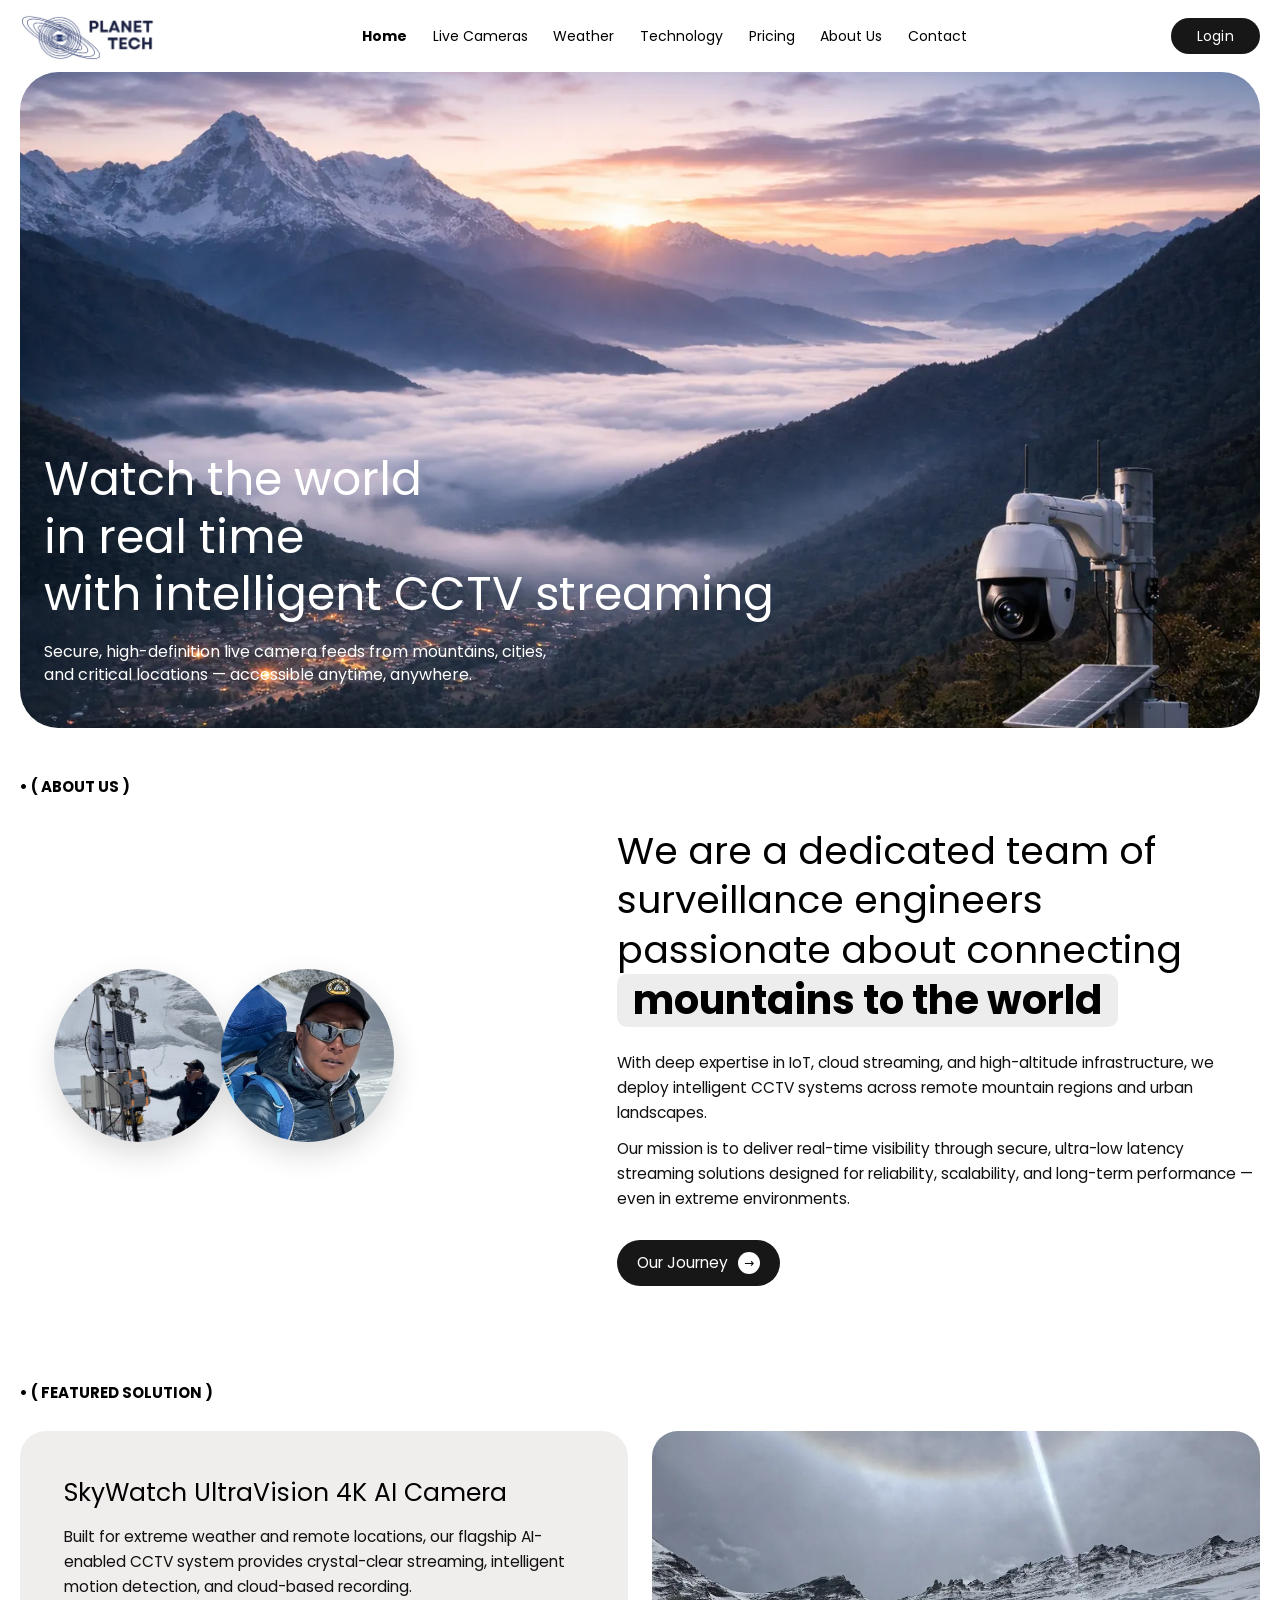
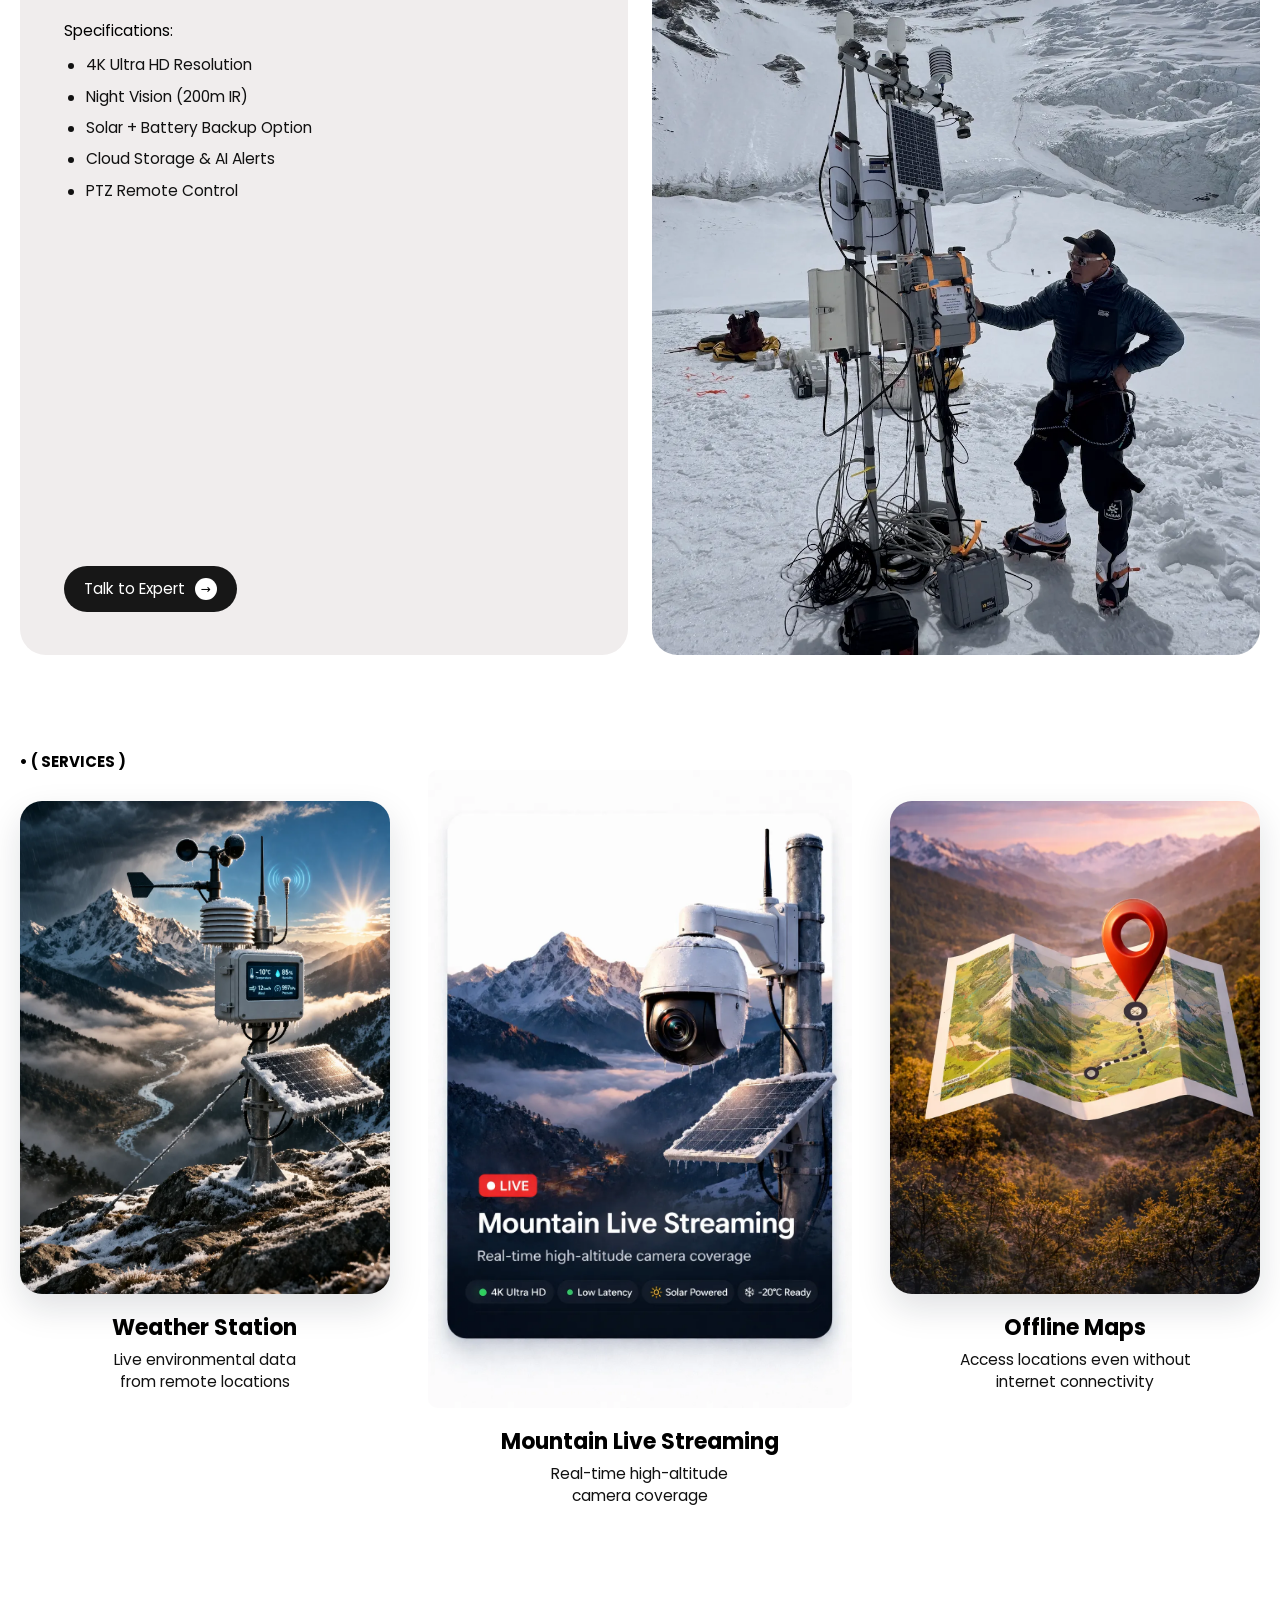
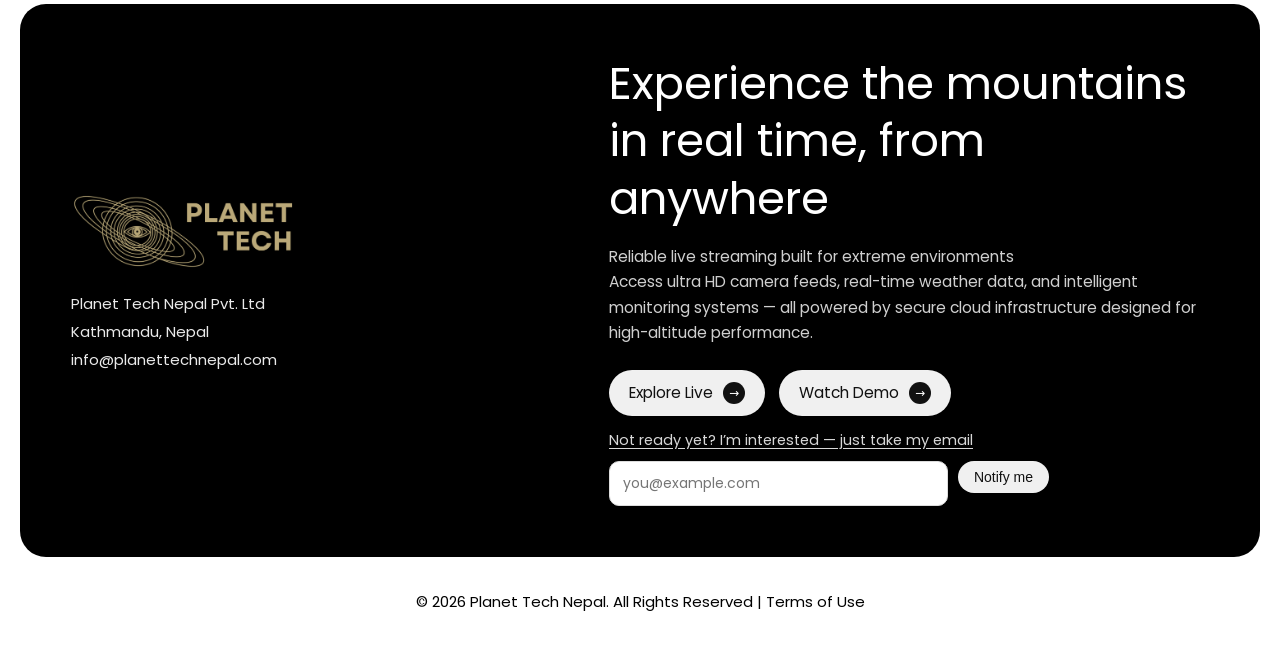
==== commit 4a0464c3: "Bump CSS cache-busting version to v=3 for the logo-stretch fix" ====
--- a/index.html
+++ b/index.html
@@ -53,7 +53,7 @@
   <noscript><link rel="stylesheet" href="https://fonts.googleapis.com/css2?family=Poppins:wght@400;500;600;700&display=swap" /></noscript>
 
   <!-- Styles -->
-  <link rel="stylesheet" href="assets/css/style.css?v=2" />
+  <link rel="stylesheet" href="assets/css/style.css?v=3" />
 </head>
 <body>
 
--- a/assets/css/style.css
+++ b/assets/css/style.css
@@ -27,7 +27,7 @@
   font-weight:400;color:var(--ink);background:#fff;line-height:1.45;
   -webkit-font-smoothing:antialiased;
 }
-img{display:block;max-width:100%}
+img{display:block;max-width:100%;height:auto}
 a{text-decoration:none;color:inherit}
 
 .container{width:100%;max-width:var(--maxw);margin:0 auto;padding:0 var(--pad-x)}
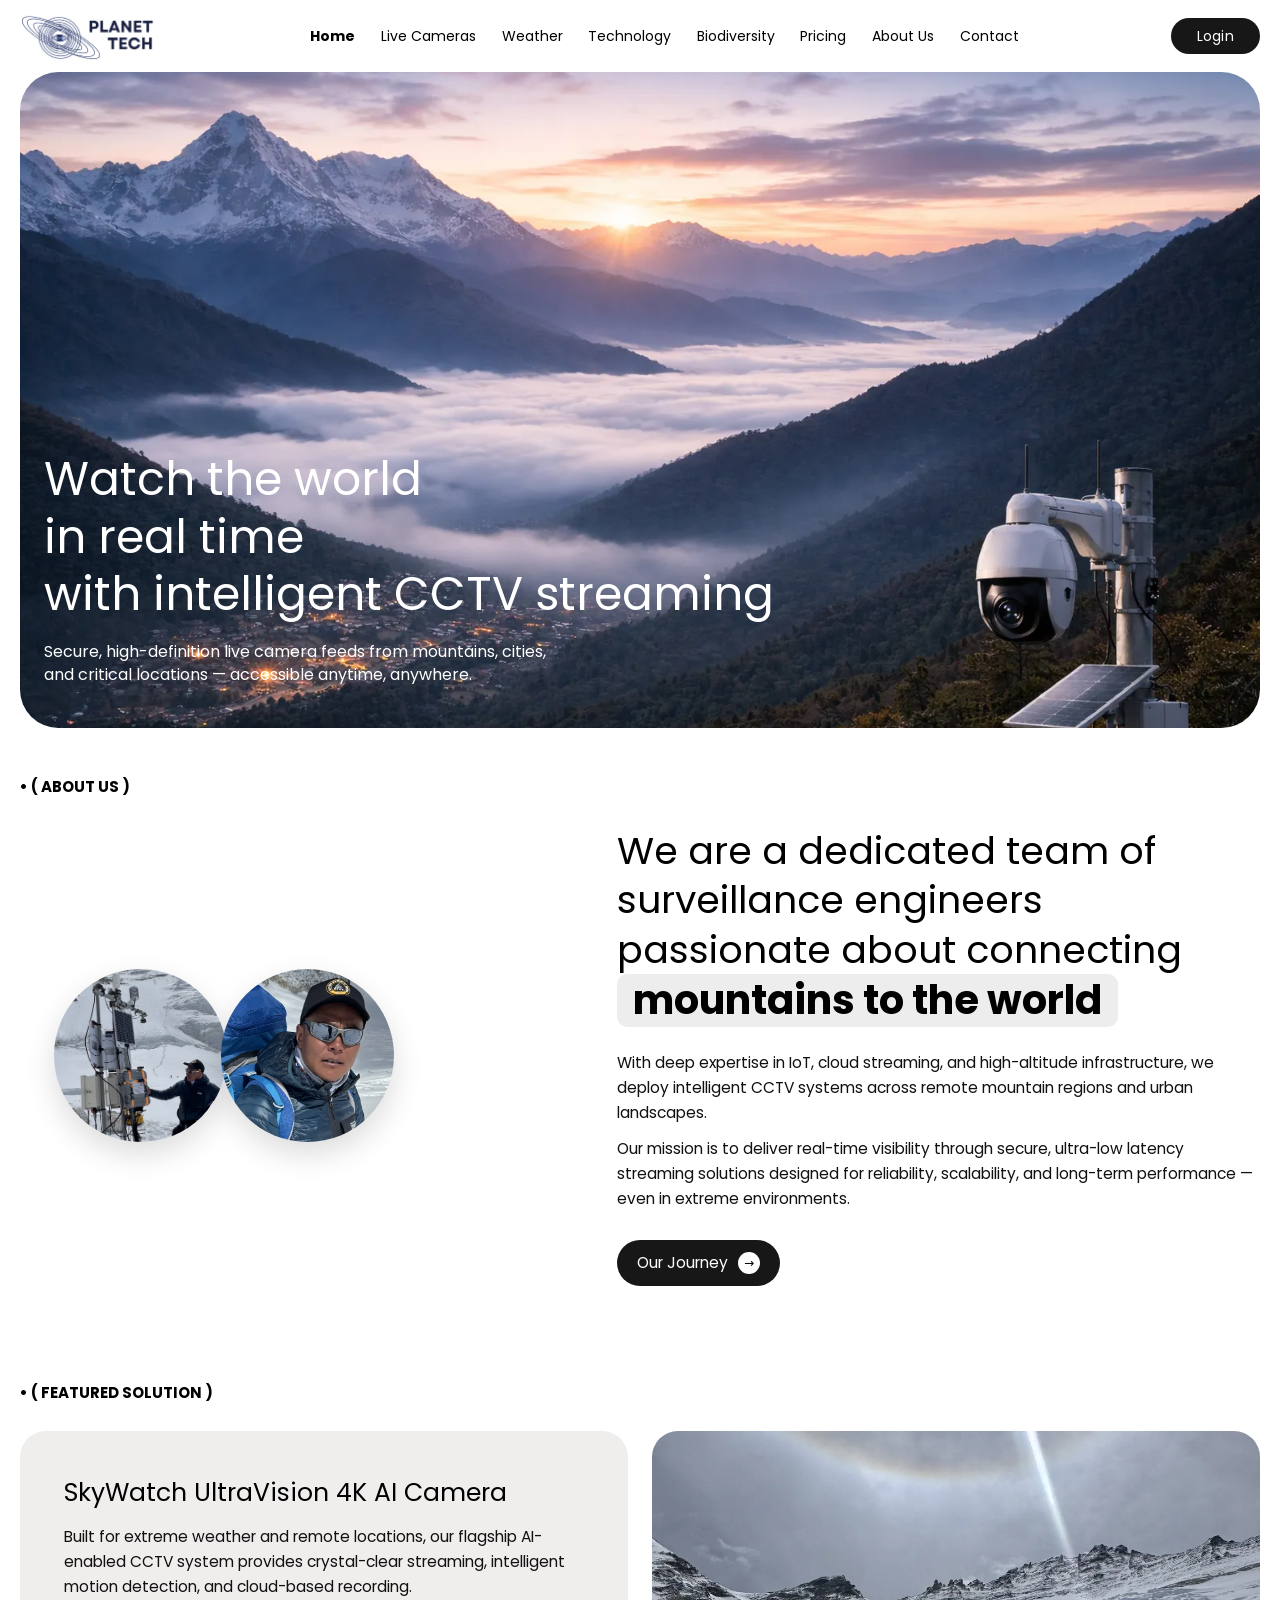
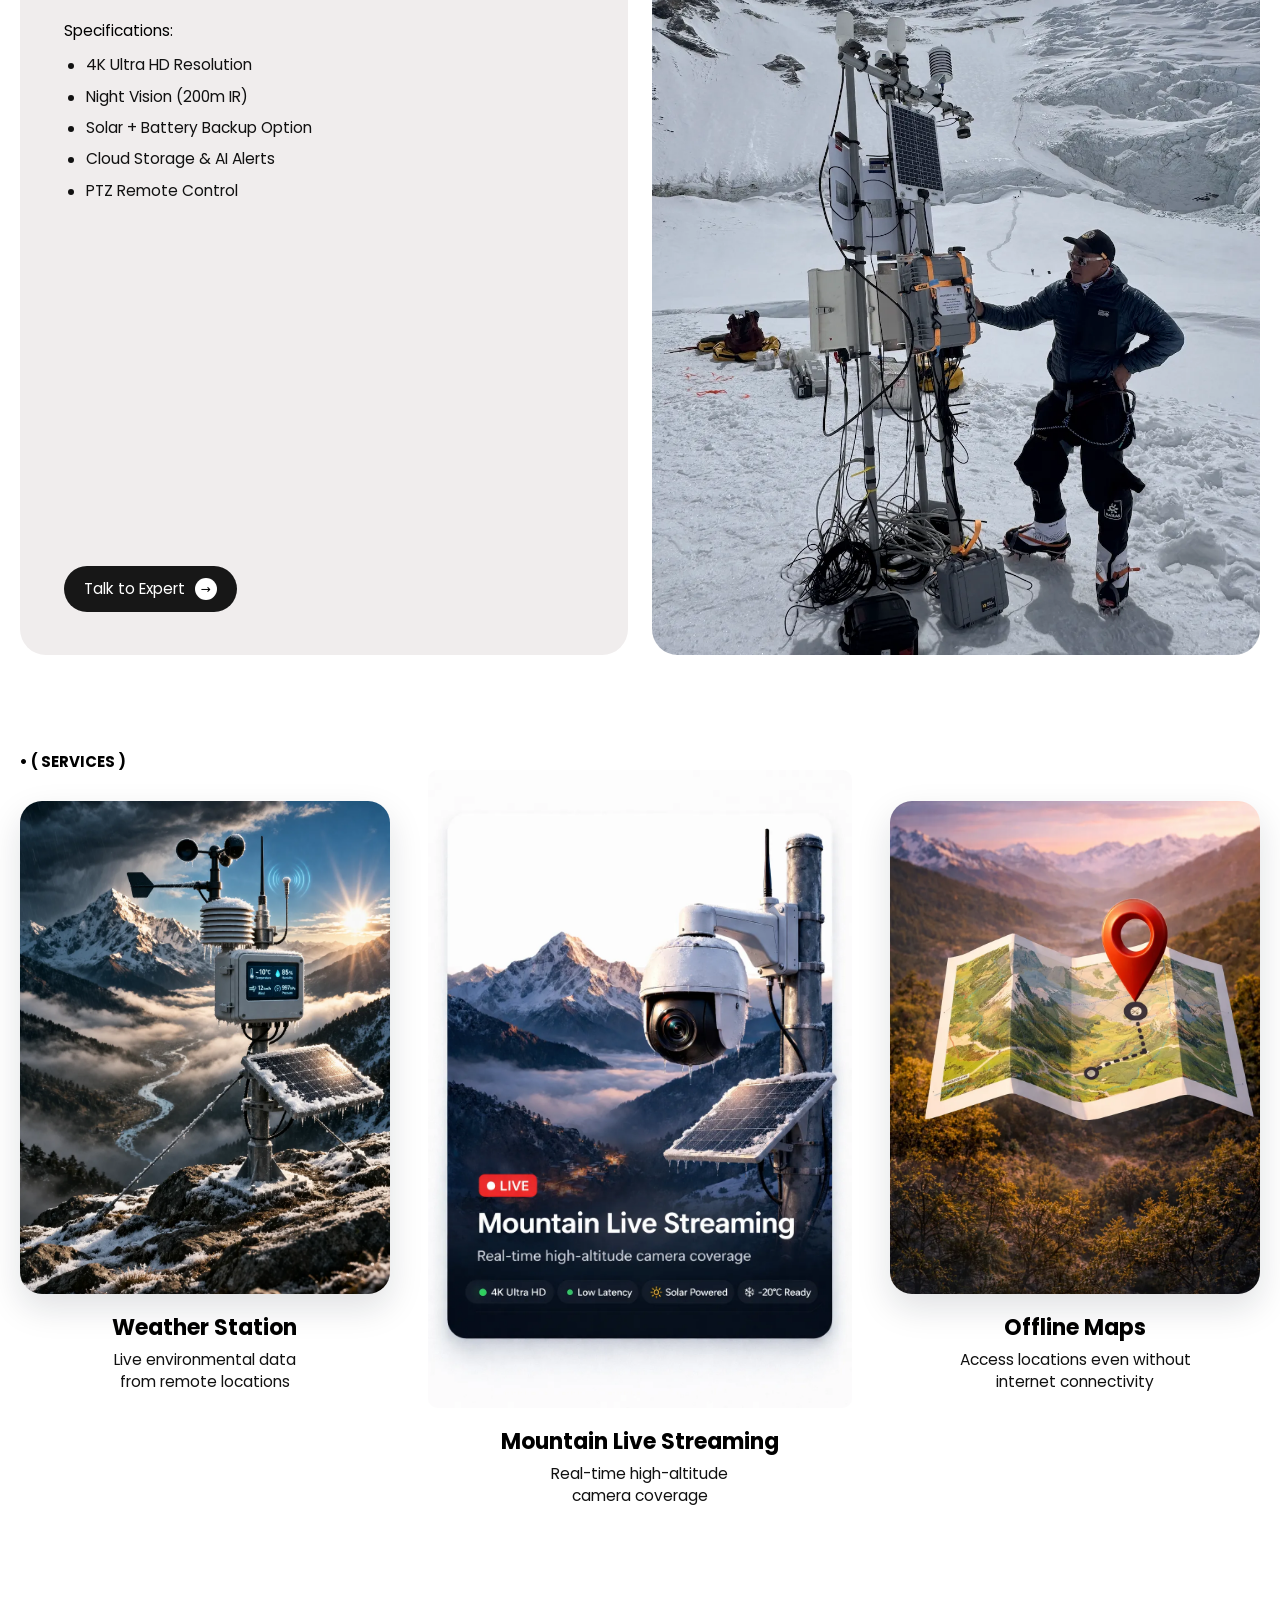
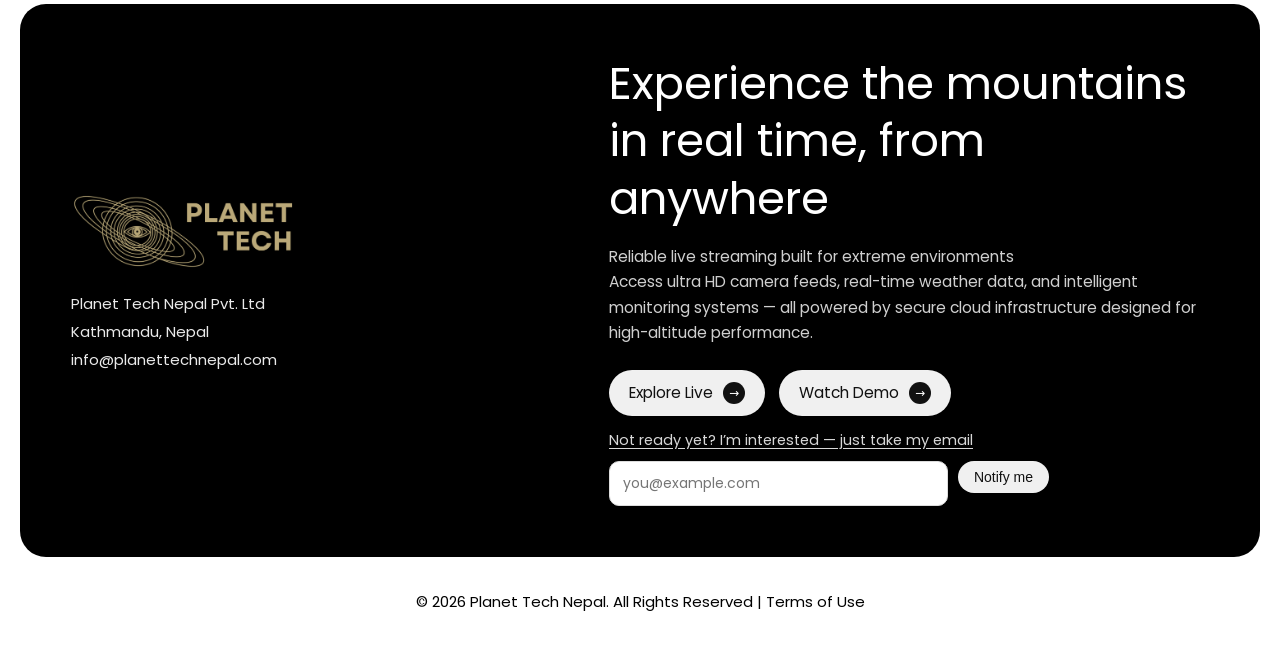
==== commit 58e5d77f: "Add Biodiversity page positioning us for wildlife monitoring work References Microsoft's SPARROW bio" ====
--- a/index.html
+++ b/index.html
@@ -53,7 +53,7 @@
   <noscript><link rel="stylesheet" href="https://fonts.googleapis.com/css2?family=Poppins:wght@400;500;600;700&display=swap" /></noscript>
 
   <!-- Styles -->
-  <link rel="stylesheet" href="assets/css/style.css?v=3" />
+  <link rel="stylesheet" href="assets/css/style.css?v=6" />
 </head>
 <body>
 
@@ -69,6 +69,7 @@
         <a href="live-cameras">Live Cameras</a>
         <a href="weather">Weather</a>
         <a href="technology">Technology</a>
+        <a href="biodiversity">Biodiversity</a>
         <a href="pricing">Pricing</a>
         <a href="about">About Us</a>
         <a href="contact">Contact</a>
@@ -197,11 +198,14 @@
             </div>
             <div class="interest interest-cta">
               <button type="button" class="interest-toggle">Not ready yet? I&rsquo;m interested &mdash; just take my email</button>
-              <form class="interest-form" action="https://formspree.io/f/YOUR_FORM_ID" method="POST" hidden>
+              <form class="interest-form" action="https://api.web3forms.com/submit" method="POST" hidden>
+                <input type="hidden" name="access_key" value="4c8312cd-f523-4874-a32f-0eaa56a8634f" />
+                <input type="hidden" name="from_name" value="Planet Tech Nepal website" />
                 <input type="email" name="email" placeholder="you@example.com" aria-label="Email address" required />
                 <input type="hidden" name="Source" value="Home page CTA" />
-                <input type="hidden" name="_subject" value="New interest signup — Home page" />
-                <input type="text" name="_gotcha" class="hp" tabindex="-1" autocomplete="off" aria-hidden="true" />
+                <input type="hidden" name="Message" value="Newsletter" />
+                <input type="hidden" name="subject" value="New interest signup — Home page" />
+                <input type="checkbox" name="botcheck" class="hp" tabindex="-1" autocomplete="off" aria-hidden="true" />
                 <button type="submit" class="btn btn-light btn-sm">Notify me</button>
               </form>
             </div>
@@ -213,6 +217,6 @@
 
   </main>
 
-  <script src="assets/js/main.js?v=2" defer></script>
+  <script src="assets/js/main.js?v=6" defer></script>
 </body>
 </html>
--- a/assets/css/style.css
+++ b/assets/css/style.css
@@ -151,6 +151,7 @@
 .login-input-wrap svg{position:absolute;left:14px;width:17px;height:17px;color:#8a8a8a;pointer-events:none}
 .login-input-wrap input{width:100%;font-family:inherit;font-size:15px;padding:13px 14px 13px 42px;border:1px solid #dcdcdc;border-radius:10px;background:#f7f7f7;color:#111}
 .login-input-wrap input:focus{outline:none;border-color:#111;background:#fff}
+.login-input-wrap input.invalid{border-color:#b3261e}
 .login-input-wrap .pw-toggle{position:absolute;right:6px;background:none;border:none;padding:8px;cursor:pointer;color:#8a8a8a;display:flex;border-radius:8px}
 .login-input-wrap .pw-toggle:hover{color:#111;background:#f3f3f3}
 .login-input-wrap .pw-toggle svg{position:static}
@@ -287,10 +288,14 @@
 
 /* ============================================================
    LEAD CAPTURE — Contact form + "I'm Interested" widget
-   Both submit as plain HTML forms to Formspree (see the action=
-   attributes in the HTML) — no JavaScript or backend required.
+   Both post to Formspree; assets/js/main.js submits them via
+   fetch() so visitors stay on the page instead of being
+   redirected to Formspree's hosted "thanks" page.
    ============================================================ */
 .hp{position:absolute !important;left:-9999px !important;top:auto !important;width:1px !important;height:1px !important;opacity:0 !important;overflow:hidden !important;pointer-events:none}
+.form-status{margin-top:12px;font-size:14px;font-weight:500}
+.form-status.success{color:#1a7a3a}
+.form-status.error{color:#b3261e}
 
 .interest{margin-top:12px}
 .interest-toggle{
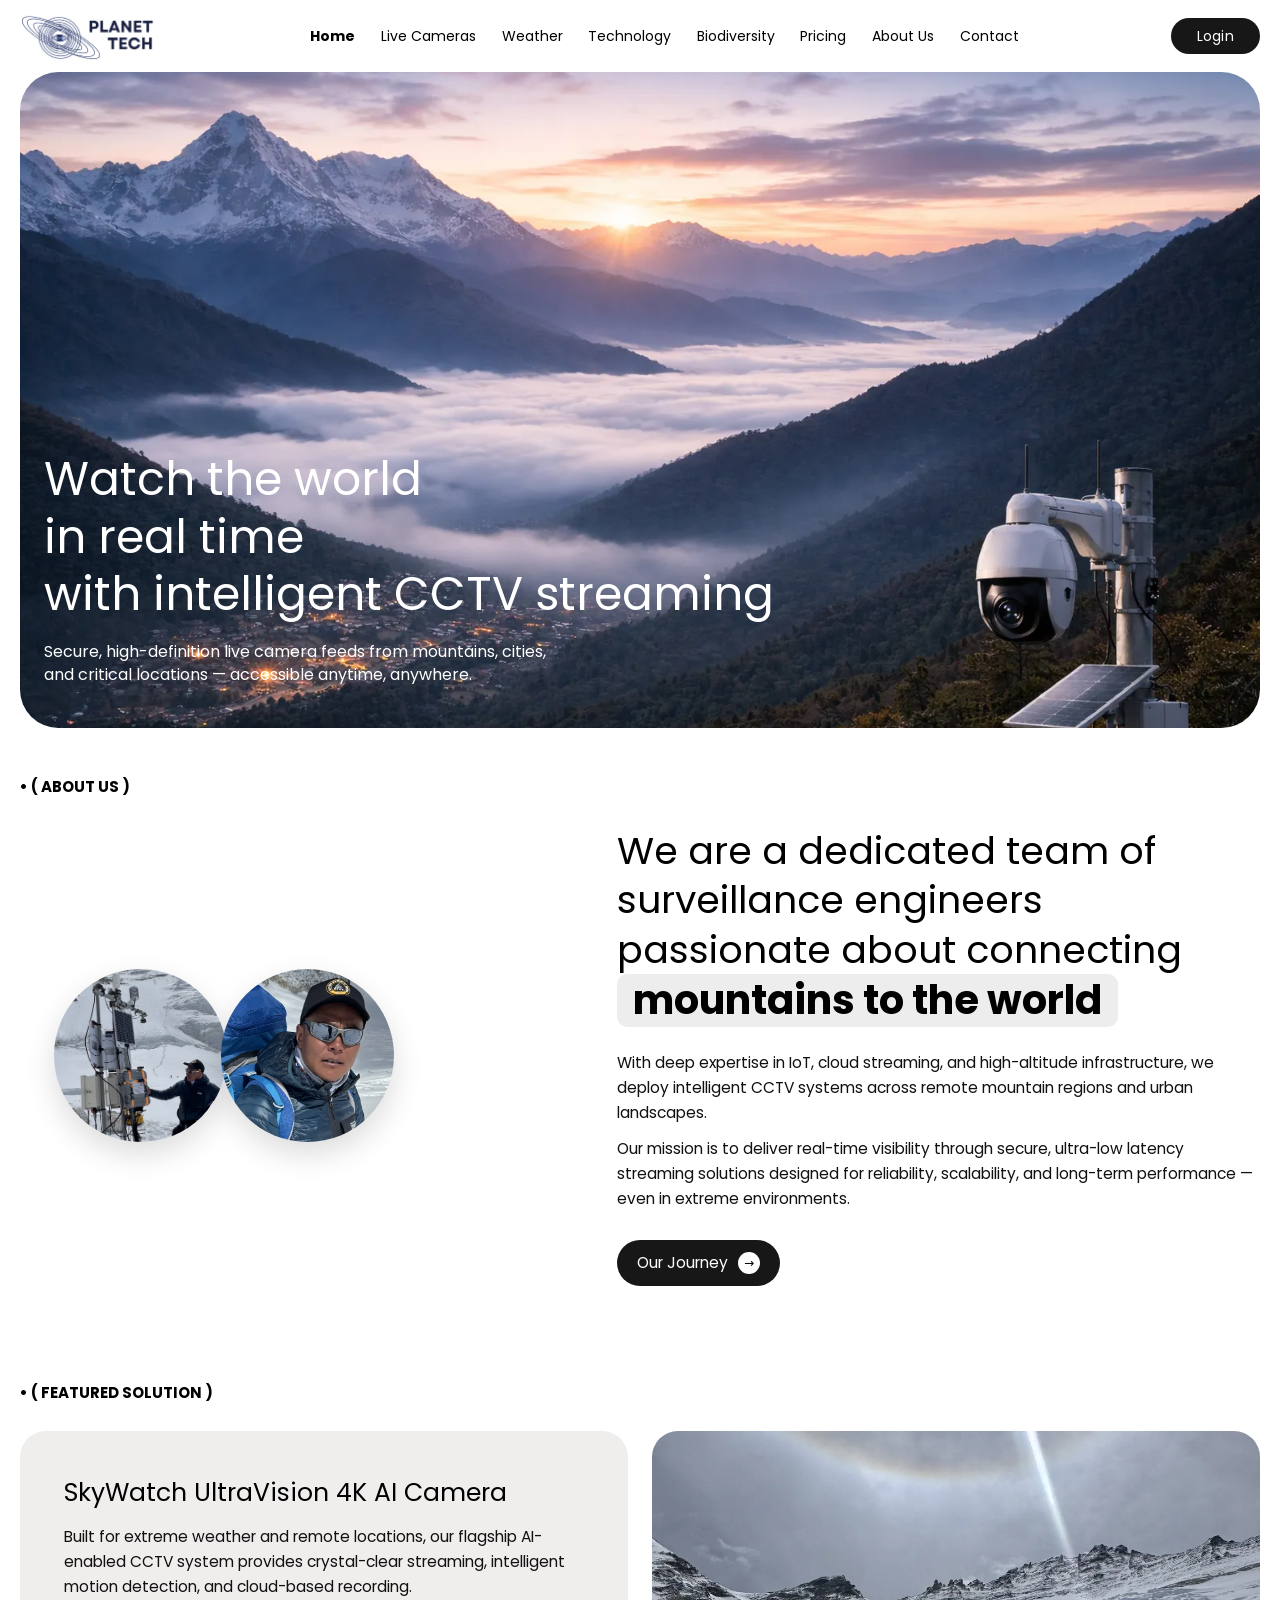
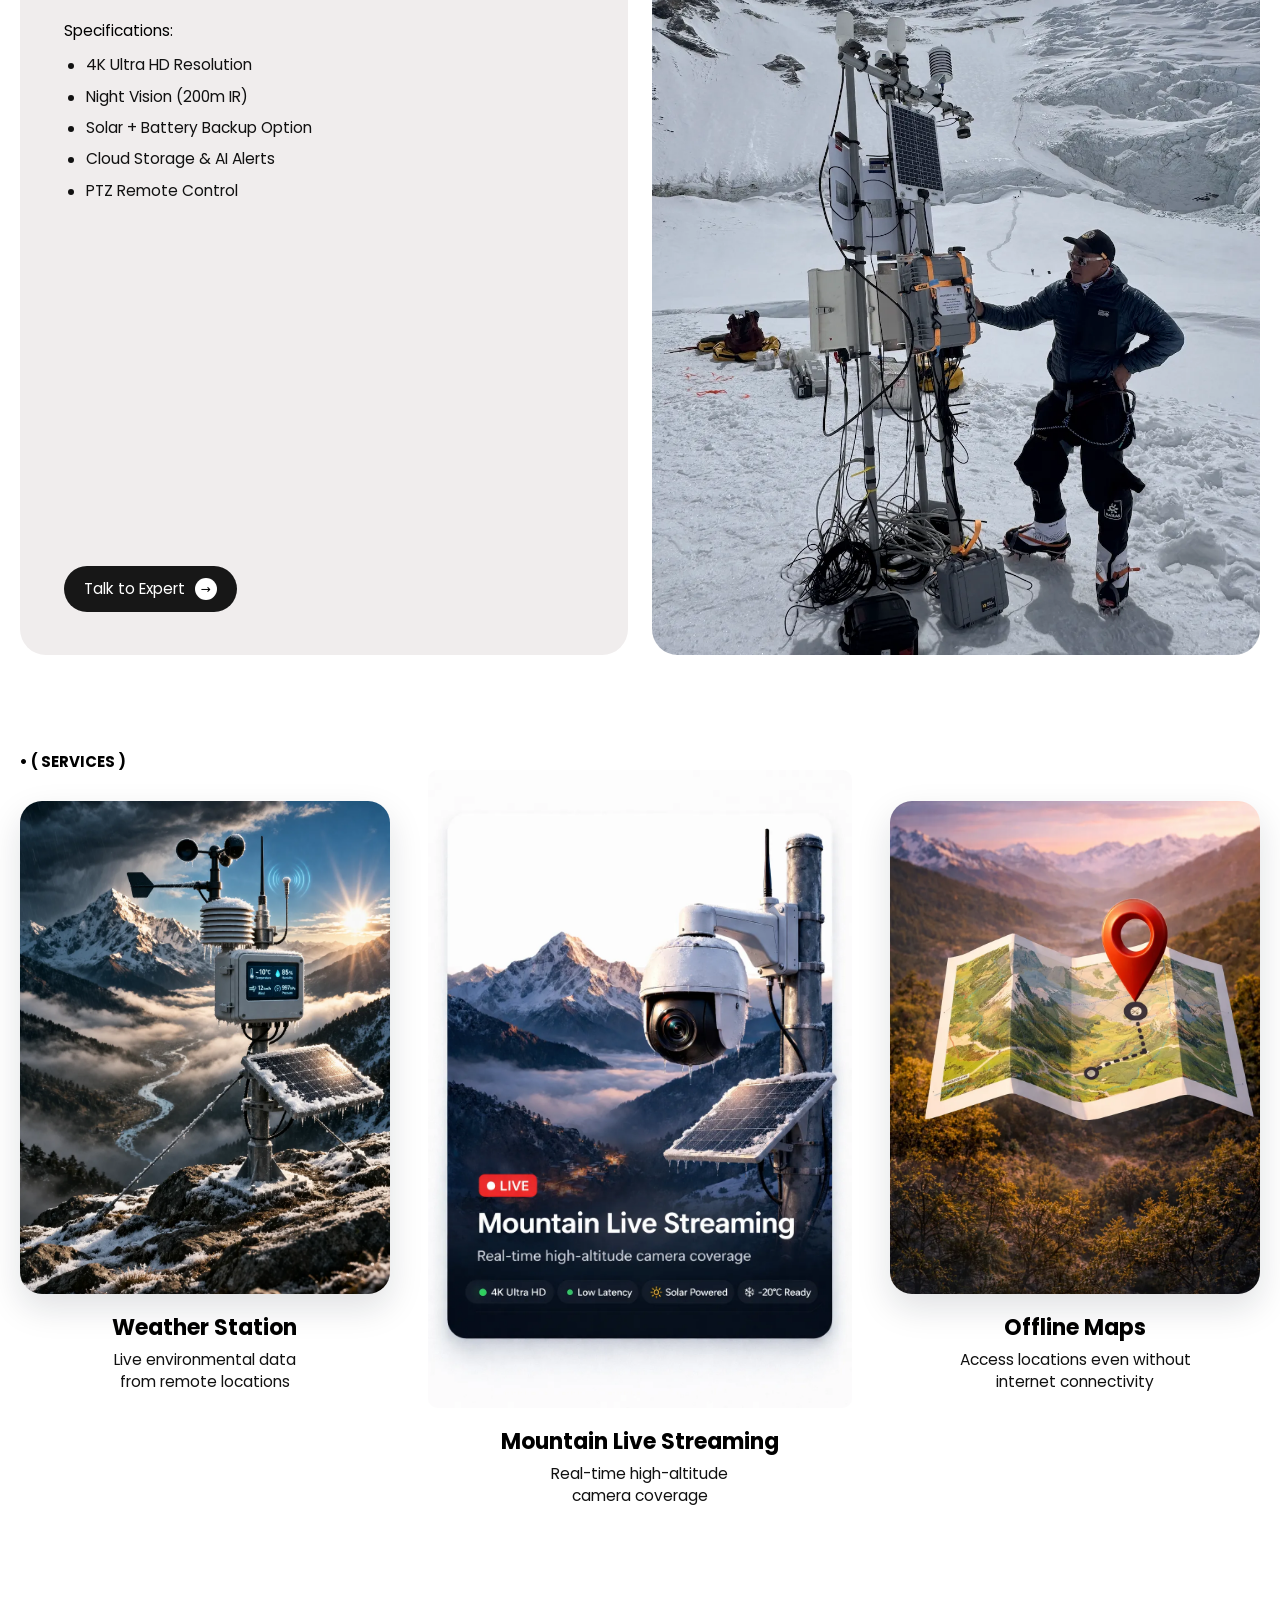
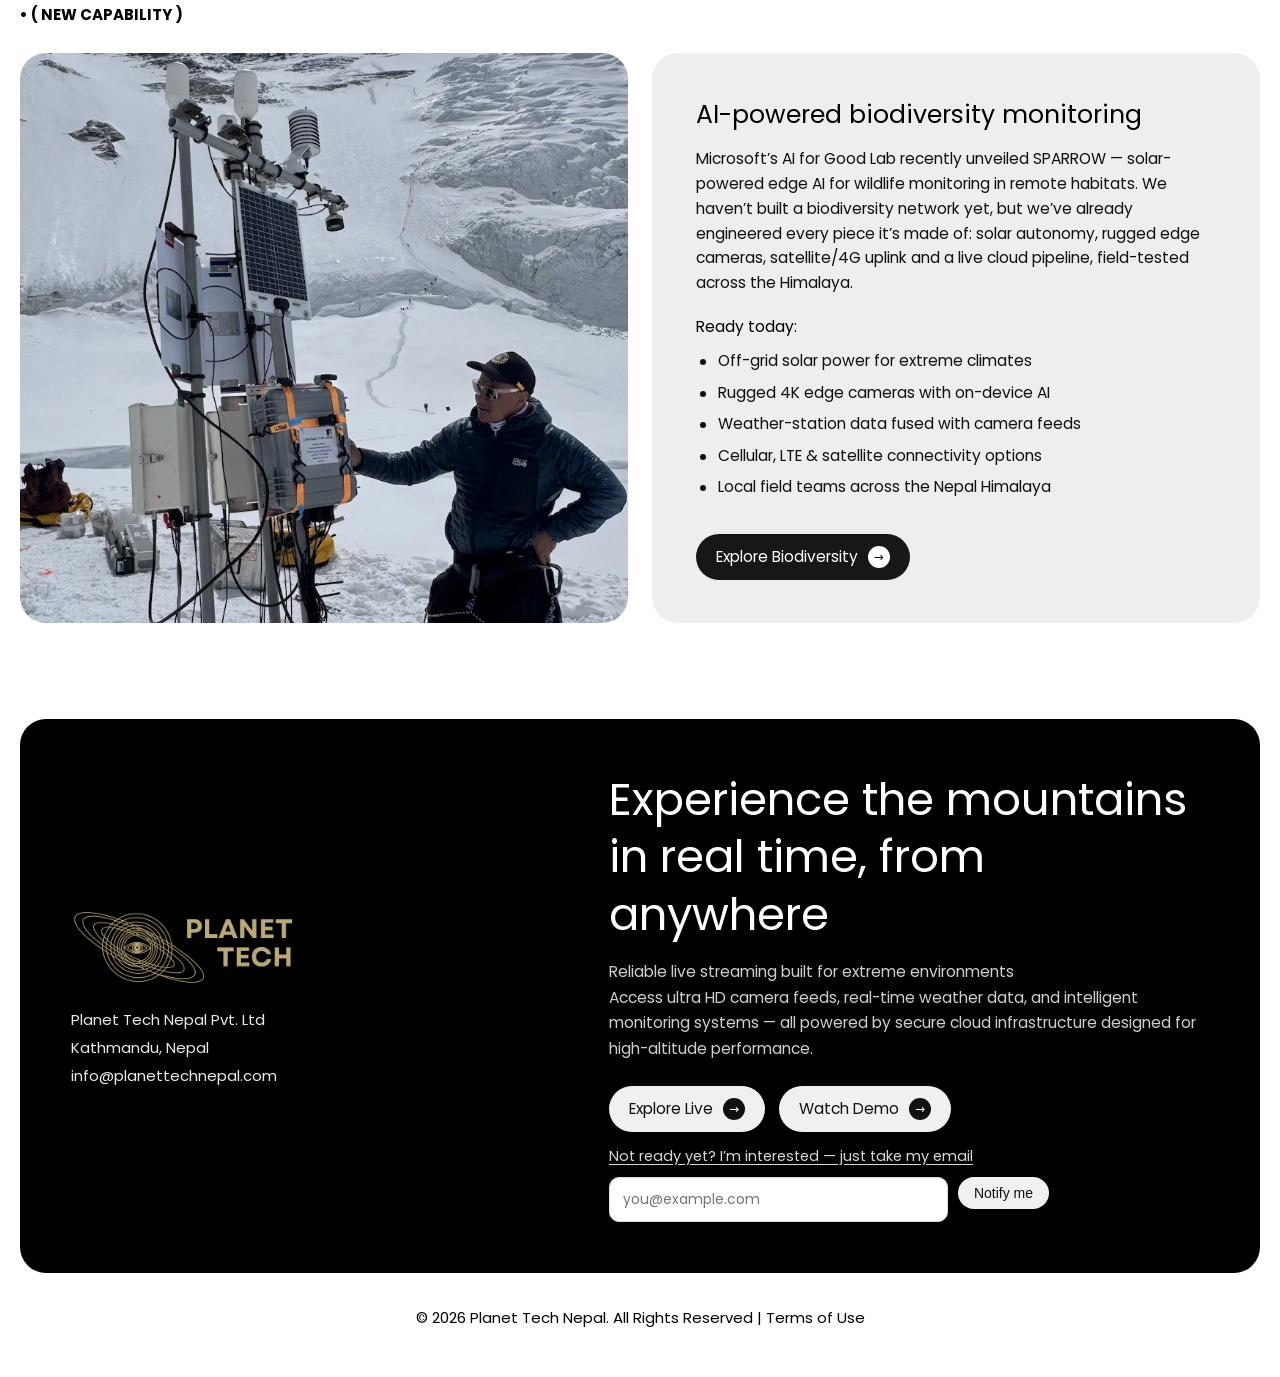
==== commit 9c4da559: "Fix mobile responsiveness: page titles and contact form fields - .page-title had white-space:nowrap " ====
--- a/index.html
+++ b/index.html
@@ -53,7 +53,7 @@
   <noscript><link rel="stylesheet" href="https://fonts.googleapis.com/css2?family=Poppins:wght@400;500;600;700&display=swap" /></noscript>
 
   <!-- Styles -->
-  <link rel="stylesheet" href="assets/css/style.css?v=6" />
+  <link rel="stylesheet" href="assets/css/style.css?v=7" />
 </head>
 <body>
 
@@ -172,6 +172,31 @@
             <p class="service-text">Access locations even without<br />internet connectivity</p>
           </article>
 
+        </div>
+      </div>
+    </section>
+
+    <!-- ============ BIODIVERSITY ============ -->
+    <section class="section featured" id="biodiversity">
+      <div class="container">
+        <p class="eyebrow">&bull; ( NEW CAPABILITY )</p>
+        <div class="featured-grid">
+          <div class="featured-image">
+            <img src="assets/images/about-station.webp" width="860" height="778" alt="Solar-powered camera and sensor station in a remote mountain location" loading="lazy" decoding="async" />
+          </div>
+          <div class="featured-card">
+            <h3 class="featured-title">AI-powered biodiversity monitoring</h3>
+            <p class="featured-desc">Microsoft&rsquo;s AI for Good Lab recently unveiled SPARROW &mdash; solar-powered edge AI for wildlife monitoring in remote habitats. We haven&rsquo;t built a biodiversity network yet, but we&rsquo;ve already engineered every piece it&rsquo;s made of: solar autonomy, rugged edge cameras, satellite/4G uplink and a live cloud pipeline, field-tested across the Himalaya.</p>
+            <p class="spec-label">Ready today:</p>
+            <ul class="spec-list">
+              <li>Off-grid solar power for extreme climates</li>
+              <li>Rugged 4K edge cameras with on-device AI</li>
+              <li>Weather-station data fused with camera feeds</li>
+              <li>Cellular, LTE &amp; satellite connectivity options</li>
+              <li>Local field teams across the Nepal Himalaya</li>
+            </ul>
+            <a href="biodiversity" class="btn btn-dark">Explore Biodiversity <span class="arrow">&rarr;</span></a>
+          </div>
         </div>
       </div>
     </section>
--- a/assets/css/style.css
+++ b/assets/css/style.css
@@ -131,7 +131,7 @@
 .breadcrumb a{color:#666}
 .breadcrumb a:hover{color:#000}
 .page-eyebrow{font-size:15px;font-weight:700;margin-bottom:14px}
-.page-title{font-size:clamp(12px,3.4vw,34px);font-weight:400;line-height:1.14;letter-spacing:-.5px;max-width:100%;margin:0 auto;white-space:nowrap}
+.page-title{font-size:clamp(26px,6vw,34px);font-weight:400;line-height:1.2;letter-spacing:-.5px;max-width:100%;margin:0 auto}
 .page-title .hl{background:var(--hl);padding:0 14px;border-radius:10px;font-weight:700}
 .page-lead{font-size:clamp(15px,1.7vw,18px);font-weight:400;color:#333;line-height:1.6;max-width:660px;margin:16px auto 0}
 .page-actions{display:flex;gap:12px;flex-wrap:wrap;margin-top:22px;justify-content:center}
@@ -349,6 +349,7 @@
   .stats{grid-template-columns:repeat(2,1fr)}
   .steps{grid-template-columns:repeat(2,1fr)}
   .cta-actions .btn,.page-actions .btn{flex:1;justify-content:center}
+  .form .row{grid-template-columns:1fr}
 }
 @media (max-width:400px){
   .steps{grid-template-columns:1fr}
